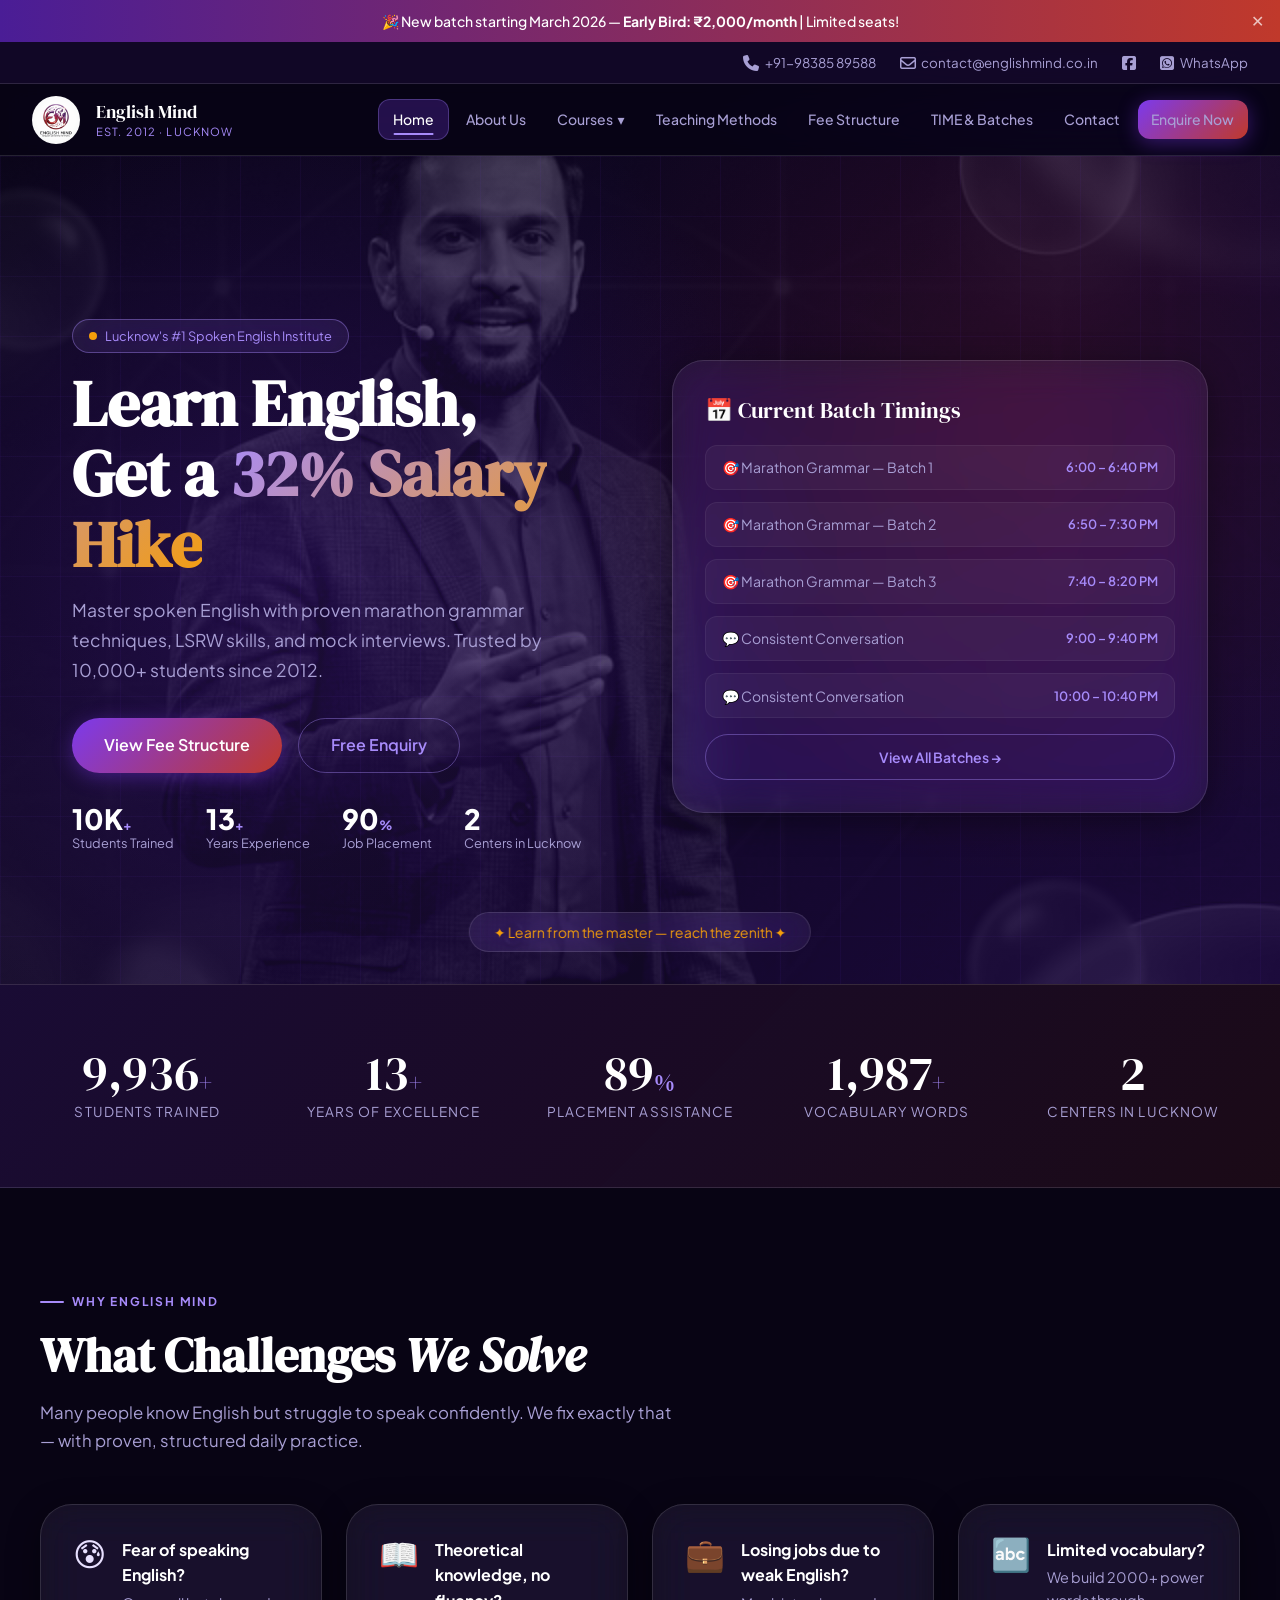
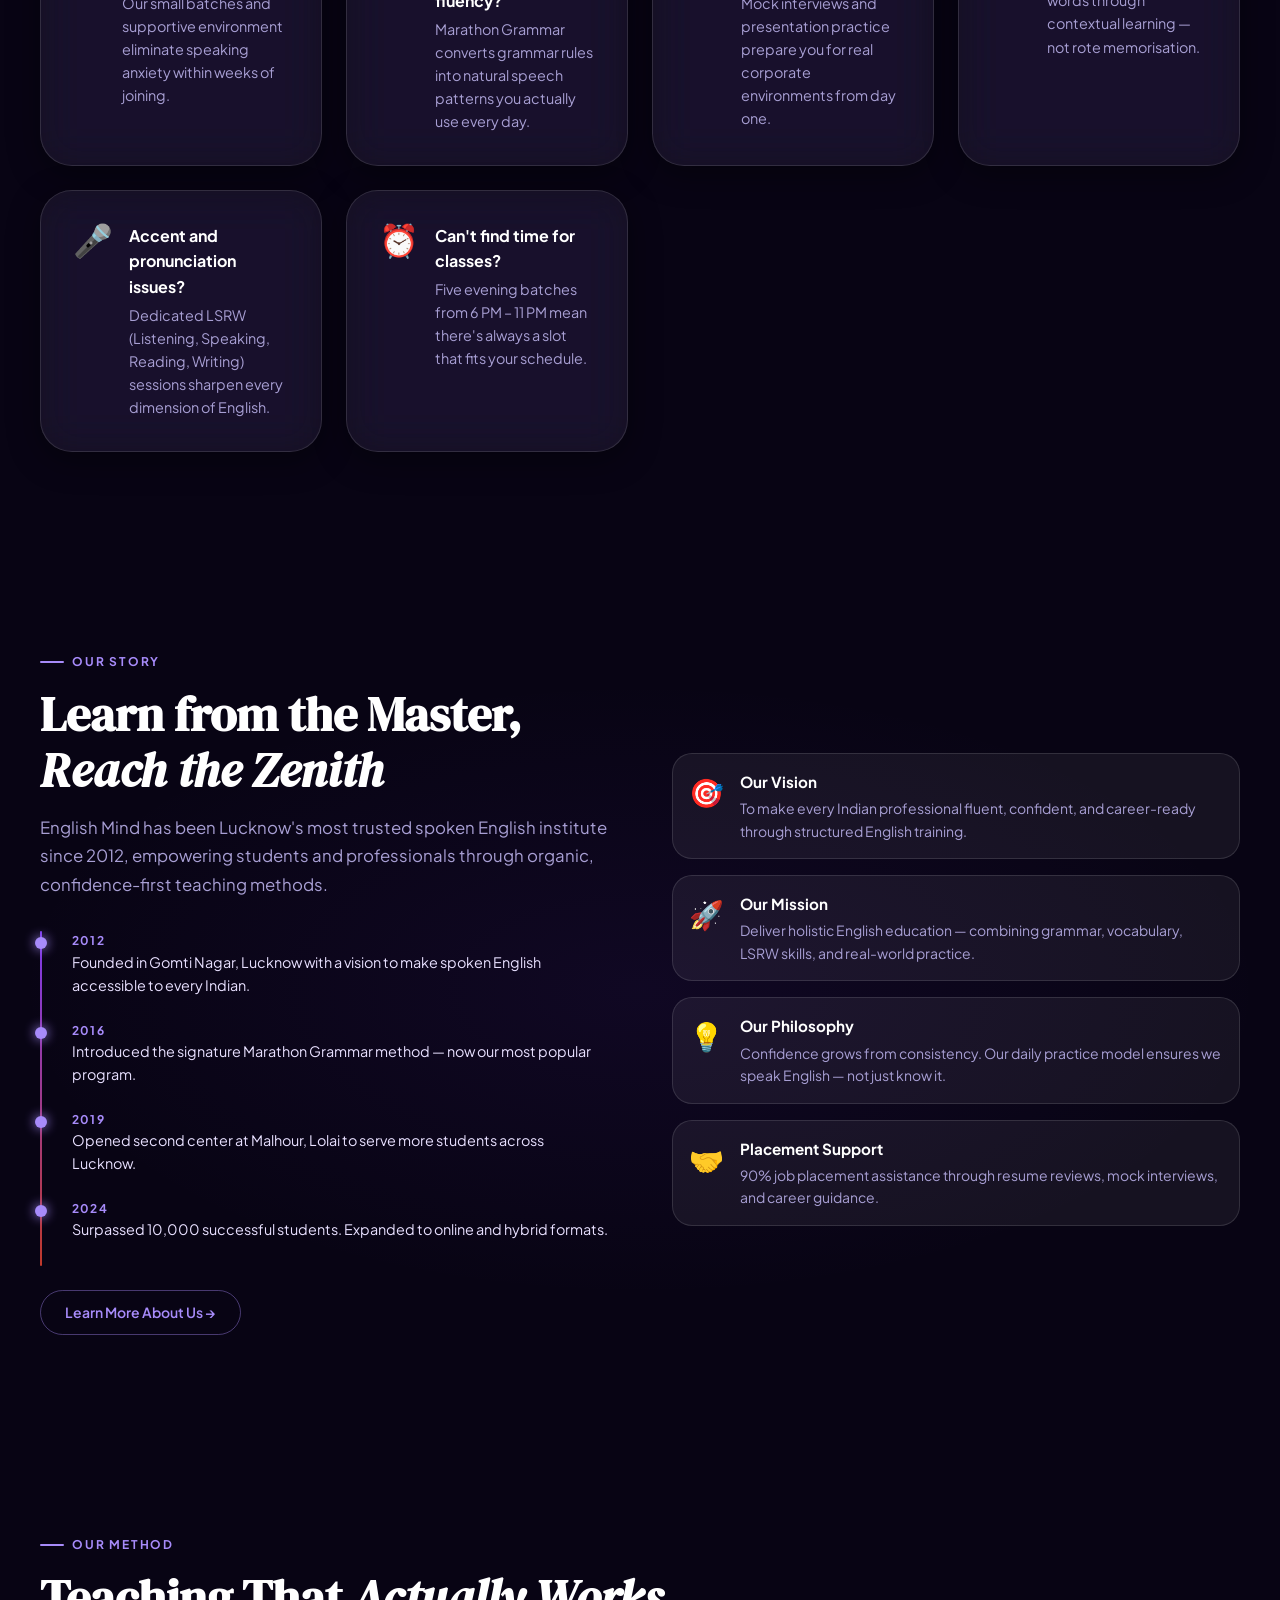
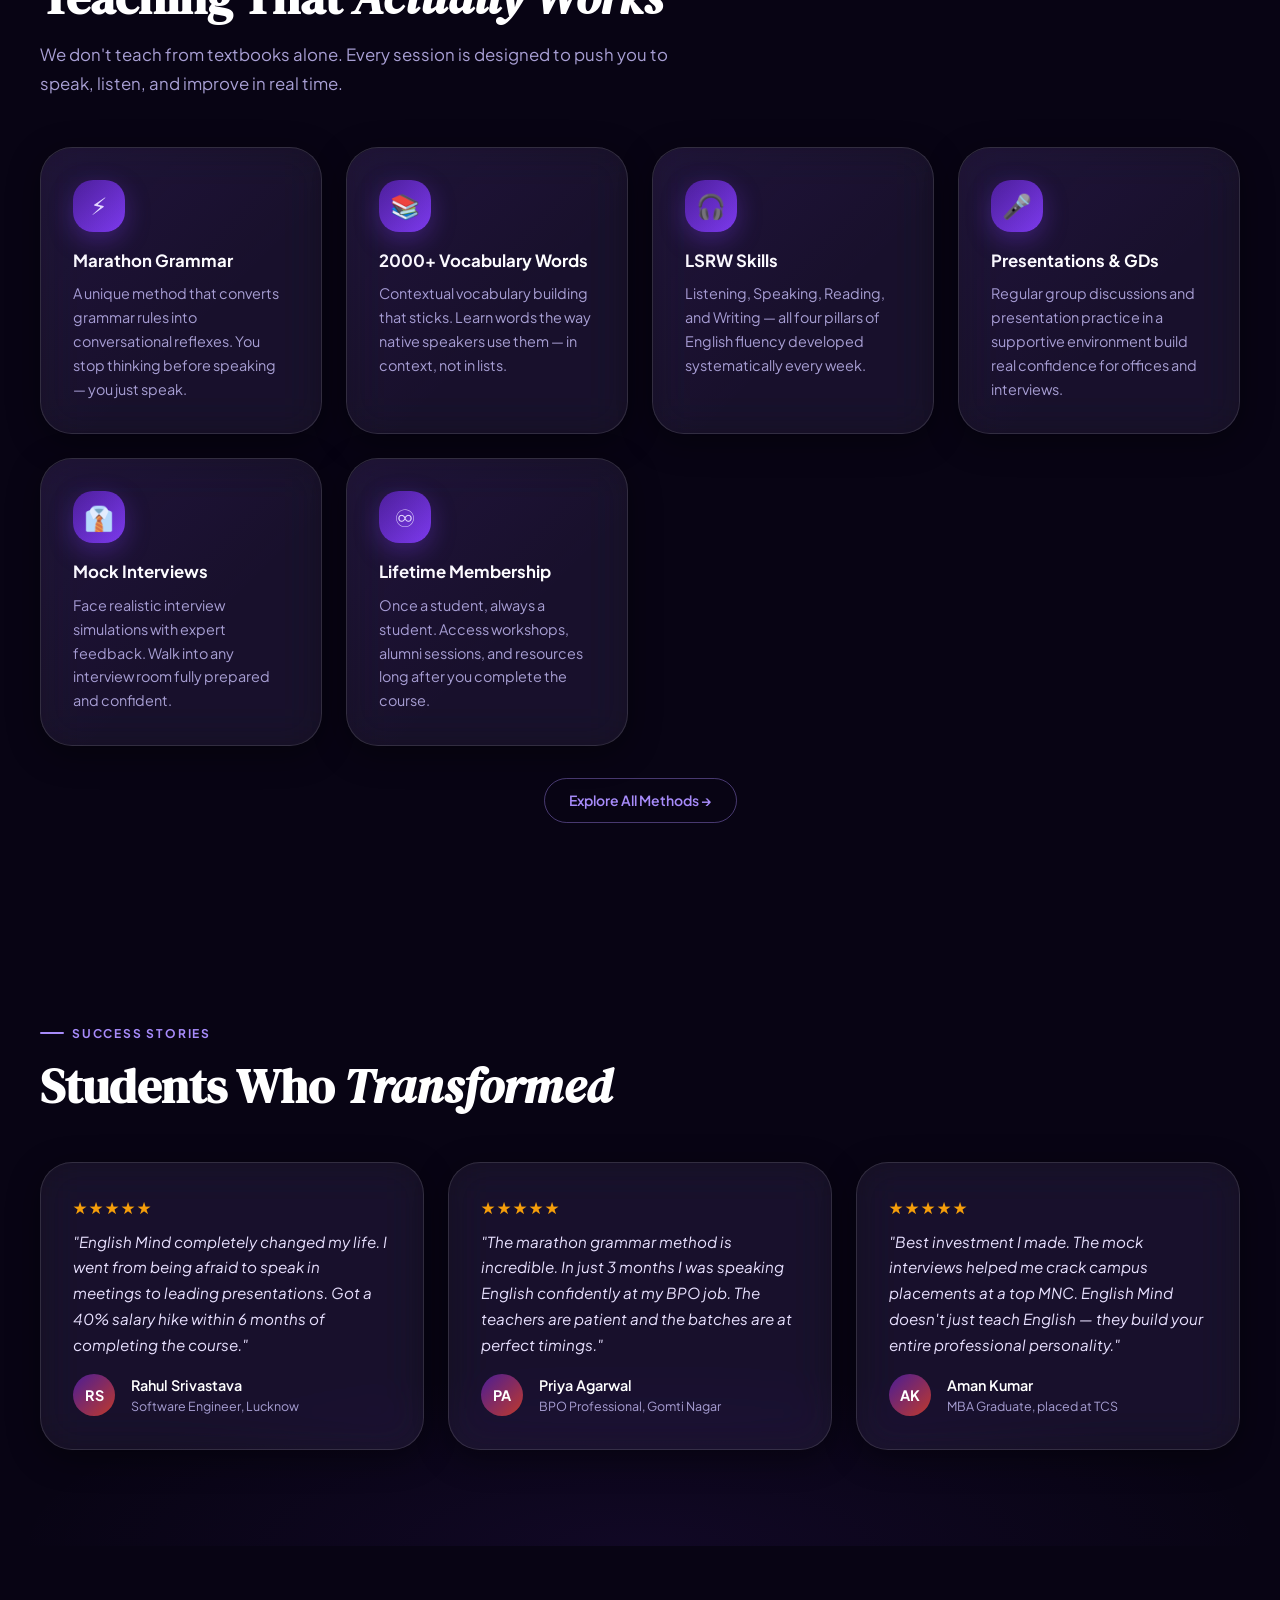
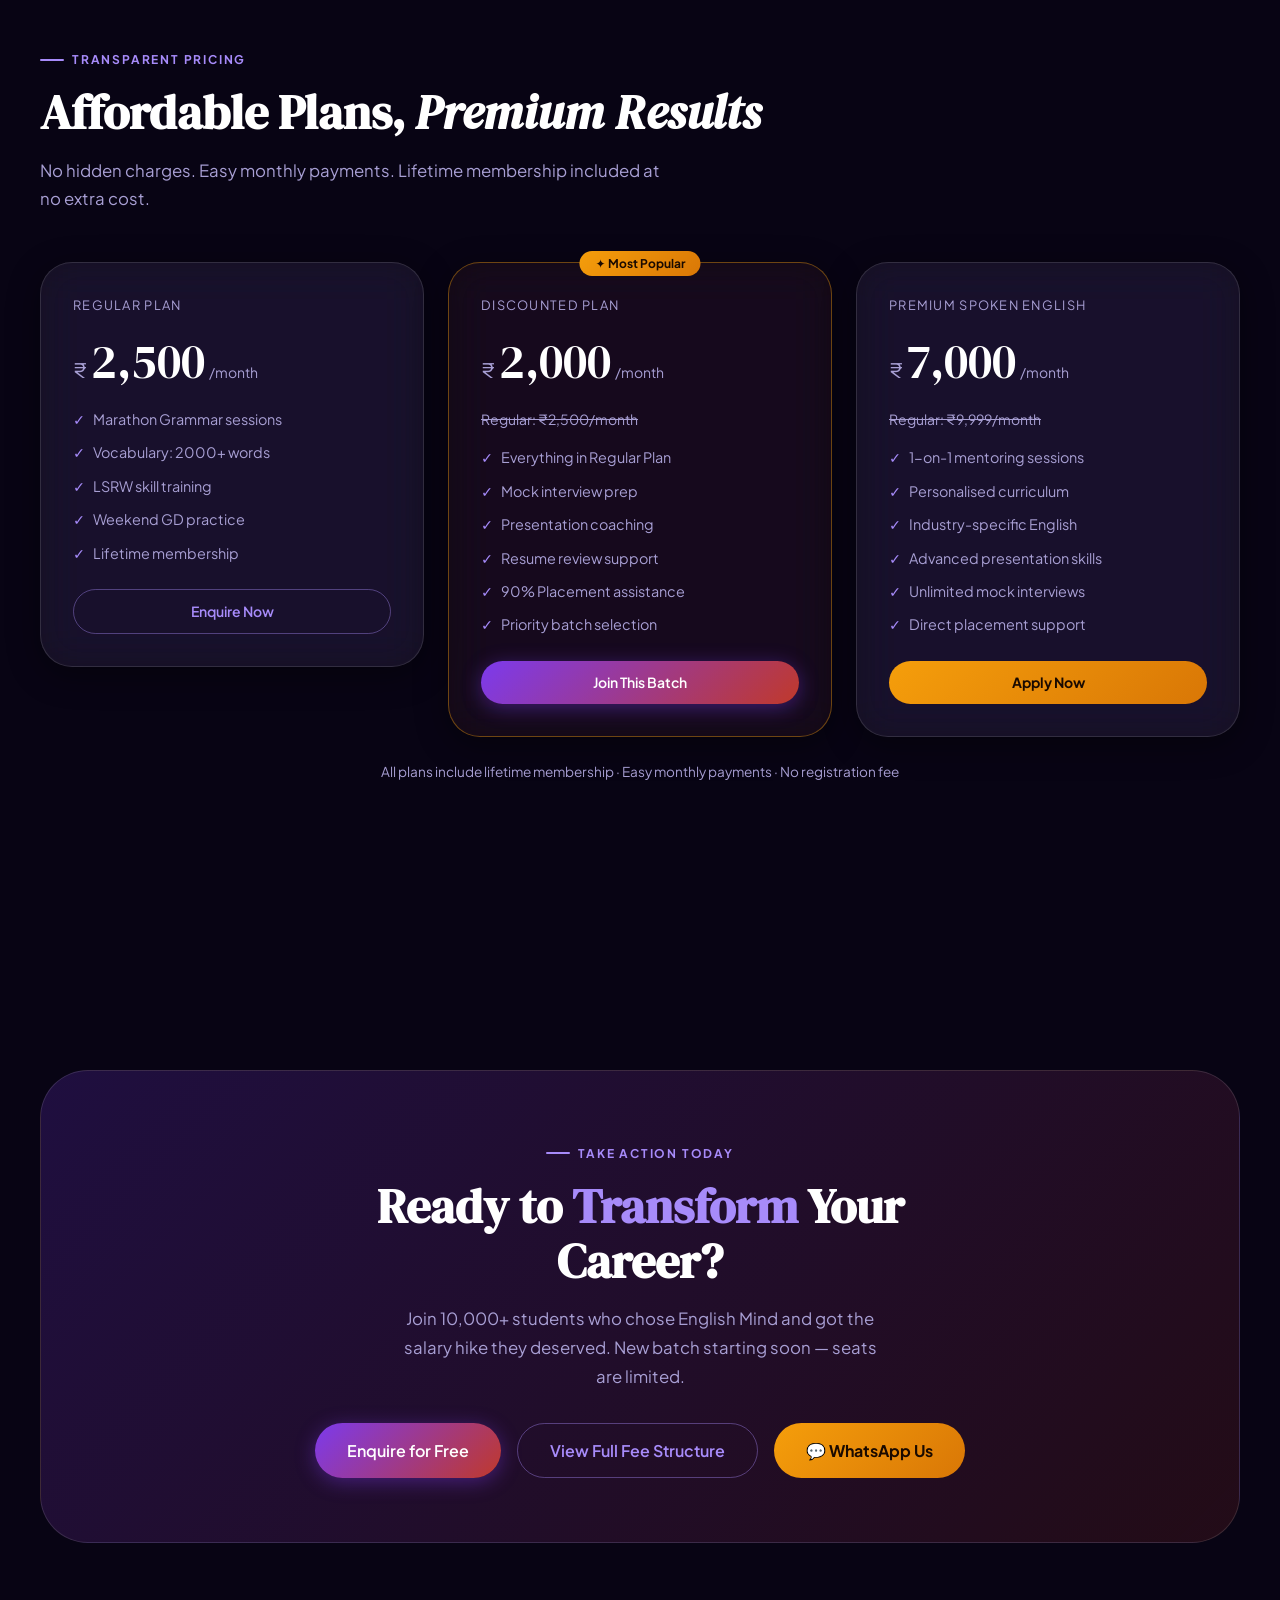
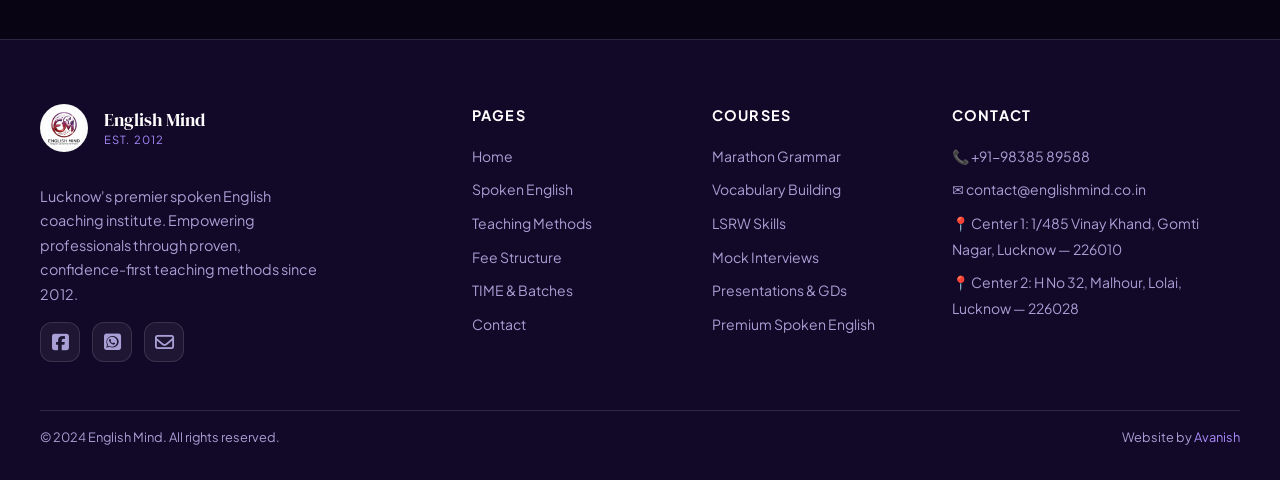
==== index.html @ 1e2c29d5 "Initial Commit" ====
<!DOCTYPE html>
<html lang="en">

<head>
  <meta charset="UTF-8">
  <meta name="viewport" content="width=device-width, initial-scale=1.0">
  <title>English Mind — Learn English, Get 32% Salary Hike | Lucknow</title>
  <meta name="description"
    content="English Mind is Lucknow's premier spoken English coaching institute since 2012. Proven methods, small batches, 90% job placement assistance. Join today — ₹2000/month.">
  <meta name="keywords"
    content="spoken english classes lucknow, english coaching lucknow, spoken english gomti nagar, english mind lucknow">
  <meta property="og:title" content="English Mind — Spoken English Classes Lucknow">
  <meta property="og:description"
    content="Learn spoken English from experienced mentors. 32% salary hike guaranteed. Batches in Gomti Nagar & Malhour.">
  <meta property="og:url" content="https://englishmind.co.in">
  <link rel="canonical" href="https://englishmind.co.in/">
  <link rel="icon" href="em_logo.png" type="image/png">
  <link rel="stylesheet" href="styles.css">
  <style>
    /* Page-specific additional styles */
    .who-we-are-grid {
      display: grid;
      grid-template-columns: 1fr 1fr;
      gap: var(--sp-8);
      align-items: center;
    }

    .timeline {
      position: relative;
      padding-left: var(--sp-4);
      margin-top: var(--sp-4);
    }

    .timeline::before {
      content: '';
      position: absolute;
      left: 0;
      top: 0;
      bottom: 0;
      width: 2px;
      background: linear-gradient(to bottom, var(--clr-purple-500), var(--clr-crimson));
      border-radius: 2px;
    }

    .timeline-item {
      position: relative;
      padding-bottom: var(--sp-3);
    }

    .timeline-item::before {
      content: '';
      position: absolute;
      left: calc(-1 * var(--sp-4) - 5px);
      top: 6px;
      width: 12px;
      height: 12px;
      background: var(--clr-purple-300);
      border-radius: 50%;
      box-shadow: 0 0 12px var(--clr-purple-300);
    }

    .timeline-year {
      font-size: 0.75rem;
      color: var(--clr-purple-300);
      font-weight: 700;
      letter-spacing: 0.1em;
    }

    .timeline-text {
      color: var(--clr-text);
      font-size: 0.9rem;
      line-height: 1.6;
    }

    .vision-cards {
      display: flex;
      flex-direction: column;
      gap: var(--sp-2);
    }

    .vision-card {
      display: flex;
      gap: var(--sp-2);
      padding: var(--sp-2);
      border-radius: var(--r-md);
      background: var(--glass-bg);
      border: 1px solid var(--glass-border);
    }

    .vision-card .icon {
      font-size: 1.75rem;
      flex-shrink: 0;
    }

    .vision-card strong {
      display: block;
      color: var(--clr-white);
      margin-bottom: 0.2rem;
      font-size: 0.95rem;
    }

    .vision-card p {
      color: var(--clr-text-muted);
      font-size: 0.875rem;
    }

    .cta-band {
      background: linear-gradient(135deg, rgba(124, 58, 237, 0.2), rgba(192, 57, 43, 0.15));
      border: 1px solid var(--glass-border);
      border-radius: var(--r-xl);
      padding: var(--sp-8);
      text-align: center;
      margin-top: var(--sp-12);
    }

    .cta-band .section-title {
      max-width: 600px;
      margin: 0 auto var(--sp-2);
    }

    .cta-band .section-sub {
      margin: 0 auto var(--sp-4);
      max-width: 500px;
    }

    .cta-band .actions {
      display: flex;
      gap: var(--sp-2);
      justify-content: center;
      flex-wrap: wrap;
    }

    @media (max-width: 900px) {
      .who-we-are-grid {
        grid-template-columns: 1fr;
      }
    }
  </style>
  <link rel="stylesheet" href="https://cdnjs.cloudflare.com/ajax/libs/font-awesome/6.4.0/css/all.min.css">
</head>

<body>
  <a class="skip-link" href="#main">Skip to main content</a>
  <div class="bg-orbs" aria-hidden="true"></div>

  <!-- Announcement Strip -->
  <div class="announcement-strip" id="announcementStrip" role="banner">
    🎉 New batch starting March 2026 — <strong>Early Bird: ₹2,000/month</strong> | Limited seats!
    <button class="close-strip" onclick="document.getElementById('announcementStrip').style.display='none'"
      aria-label="Close announcement">✕</button>
  </div>

  <!-- Top Bar -->
  <div class="topbar">
    <a href="tel:+919838589588"><span class="icon"><i class="fa-solid fa-phone"></i></span> +91-98385 89588</a>
    <a href="mailto:contact@englishmind.co.in"><span class="icon"><i class="fa-regular fa-envelope"></i></span> contact@englishmind.co.in</a>
    <a href="https://www.facebook.com/englishmindlko" target="_blank" rel="noopener" aria-label="Facebook"><span class="icon"><i class="fa-brands fa-square-facebook"></i></span></a>
    <a href="https://wa.me/919838589588" target="_blank" rel="noopener" aria-label="WhatsApp"><span class="icon"><i class="fa-brands fa-square-whatsapp"></i></span> WhatsApp</a>
  </div>

  <!-- Navbar -->
  <header>
    <nav class="navbar" id="navbar" role="navigation" aria-label="Main navigation">
      <a href="index.html" class="nav-logo" aria-label="English Mind Home">
        <img src="em_logo.png" alt="English Mind logo" width="48" height="48">
        <span class="nav-logo-text">
          <span>English Mind</span>
          <span>Est. 2012 · Lucknow</span>
        </span>
      </a>
      <button class="nav-toggle" id="navToggle" aria-expanded="false" aria-controls="navLinks" aria-label="Toggle menu">
        <span></span><span></span><span></span>
      </button>
      <ul class="nav-links" id="navLinks" role="list">
        <button class="close-sidebar" id="closeSidebar" aria-label="Close menu">✕</button>
        <li><a href="index.html" class="active" aria-current="page">Home</a></li>
        <li><a href="about.html">About Us</a></li>
        <li class="nav-dropdown">
          <a href="spoken-english.html" aria-haspopup="true">Courses <span aria-hidden="true">▾</span></a>
          <ul class="dropdown-menu" aria-label="Courses submenu" role="list">
            <li><a href="spoken-english.html">Best Spoken English Classes</a></li>
            <li><a href="spoken-english.html#lucknow">Spoken English — Lucknow</a></li>
          </ul>
        </li>
        <li><a href="teaching-methods.html">Teaching Methods</a></li>
        <li><a href="fee-structure.html">Fee Structure</a></li>
        <li><a href="time.html">TIME & Batches</a></li>
        <li><a href="contact.html">Contact</a></li>
        <li><a href="contact.html#enquiry" class="btn btn-primary btn-sm">Enquire Now</a></li>
      </ul>
    </nav>
  </header>

  <main id="main">
    <!-- Hero -->
    <section class="hero" aria-label="Hero section">
      <div class="hero-bg" aria-hidden="true"></div>
      <img src="hero_background.png" alt="" class="hero-img" aria-hidden="true" loading="eager" width="1440"
        height="810">
      <div class="hero-grid" aria-hidden="true"></div>
      <div class="hero-content">
        <div class="hero-text">
          <div class="hero-badge reveal"><span class="dot" aria-hidden="true"></span> Lucknow's #1 Spoken English
            Institute</div>
          <h1 class="hero-title reveal reveal-delay-1">
            Learn English,<br>Get a <span class="accent">32% Salary Hike</span>
          </h1>
          <p class="hero-sub reveal reveal-delay-2">Master spoken English with proven marathon grammar techniques, LSRW
            skills, and mock interviews. Trusted by 10,000+ students since 2012.</p>
          <div class="hero-actions reveal reveal-delay-3">
            <a href="fee-structure.html" class="btn btn-primary btn-lg">View Fee Structure</a>
            <a href="contact.html#enquiry" class="btn btn-outline btn-lg">Free Enquiry</a>
          </div>
          <div class="hero-stats reveal reveal-delay-4">
            <div class="hero-stat"><strong>10K<span style="color:var(--clr-purple-300)">+</span></strong><span>Students
                Trained</span></div>
            <div class="hero-stat"><strong>13<span style="color:var(--clr-purple-300)">+</span></strong><span>Years
                Experience</span></div>
            <div class="hero-stat"><strong>90<span style="color:var(--clr-purple-300)">%</span></strong><span>Job
                Placement</span></div>
            <div class="hero-stat"><strong>2</strong><span>Centers in Lucknow</span></div>
          </div>
        </div>
        <div class="hero-card reveal reveal-delay-2" aria-label="Quick batch overview">
          <div class="hero-card-title">📅 Current Batch Timings</div>
          <ul class="batch-list" role="list">
            <li class="batch-item">
              <span class="batch-name">🎯 Marathon Grammar — Batch 1</span>
              <span class="batch-time">6:00 – 6:40 PM</span>
            </li>
            <li class="batch-item">
              <span class="batch-name">🎯 Marathon Grammar — Batch 2</span>
              <span class="batch-time">6:50 – 7:30 PM</span>
            </li>
            <li class="batch-item">
              <span class="batch-name">🎯 Marathon Grammar — Batch 3</span>
              <span class="batch-time">7:40 – 8:20 PM</span>
            </li>
            <li class="batch-item">
              <span class="batch-name">💬 Consistent Conversation</span>
              <span class="batch-time">9:00 – 9:40 PM</span>
            </li>
            <li class="batch-item">
              <span class="batch-name">💬 Consistent Conversation</span>
              <span class="batch-time">10:00 – 10:40 PM</span>
            </li>
          </ul>
          <a href="time.html" class="btn btn-outline" style="width:100%;margin-top:1rem;justify-content:center">View All
            Batches →</a>
        </div>
      </div>
      <div class="hero-floating-tag" aria-hidden="true">✦ Learn from the master — reach the zenith ✦</div>
    </section>

    <!-- Counts Strip -->
    <div class="counts-strip" aria-label="Key statistics">
      <div class="counts-grid">
        <div class="count-item reveal">
          <div class="count-number" data-target="10000" data-suffix="+">0<span class="suffix">+</span></div>
          <div class="count-label">Students Trained</div>
        </div>
        <div class="count-item reveal reveal-delay-1">
          <div class="count-number" data-target="13" data-suffix="+">0<span class="suffix">+</span></div>
          <div class="count-label">Years of Excellence</div>
        </div>
        <div class="count-item reveal reveal-delay-2">
          <div class="count-number" data-target="90" data-suffix="%">0<span class="suffix">%</span></div>
          <div class="count-label">Placement Assistance</div>
        </div>
        <div class="count-item reveal reveal-delay-3">
          <div class="count-number" data-target="2000" data-suffix="+">0<span class="suffix">+</span></div>
          <div class="count-label">Vocabulary Words</div>
        </div>
        <div class="count-item reveal reveal-delay-4">
          <div class="count-number" data-target="2" data-suffix="">0</div>
          <div class="count-label">Centers in Lucknow</div>
        </div>
      </div>
    </div>

    <!-- What Challenges We Solve -->
    <section class="section" aria-labelledby="challenges-heading">
      <div class="section-inner">
        <div class="section-label">Why English Mind</div>
        <h2 class="section-title" id="challenges-heading">What Challenges <em>We Solve</em></h2>
        <p class="section-sub">Many people know English but struggle to speak confidently. We fix exactly that — with
          proven, structured daily practice.</p>
        <div class="problems-grid">
          <article class="glass-card problem-card reveal">
            <div class="problem-icon">😰</div>
            <div class="problem-body">
              <p class="problem-q">Fear of speaking English?</p>
              <p class="problem-a">Our small batches and supportive environment eliminate speaking anxiety within weeks
                of joining.</p>
            </div>
          </article>
          <article class="glass-card problem-card reveal reveal-delay-1">
            <div class="problem-icon">📖</div>
            <div class="problem-body">
              <p class="problem-q">Theoretical knowledge, no fluency?</p>
              <p class="problem-a">Marathon Grammar converts grammar rules into natural speech patterns you actually use
                every day.</p>
            </div>
          </article>
          <article class="glass-card problem-card reveal reveal-delay-2">
            <div class="problem-icon">💼</div>
            <div class="problem-body">
              <p class="problem-q">Losing jobs due to weak English?</p>
              <p class="problem-a">Mock interviews and presentation practice prepare you for real corporate environments
                from day one.</p>
            </div>
          </article>
          <article class="glass-card problem-card reveal reveal-delay-3">
            <div class="problem-icon">🔤</div>
            <div class="problem-body">
              <p class="problem-q">Limited vocabulary?</p>
              <p class="problem-a">We build 2000+ power words through contextual learning — not rote memorisation.</p>
            </div>
          </article>
          <article class="glass-card problem-card reveal reveal-delay-4">
            <div class="problem-icon">🎤</div>
            <div class="problem-body">
              <p class="problem-q">Accent and pronunciation issues?</p>
              <p class="problem-a">Dedicated LSRW (Listening, Speaking, Reading, Writing) sessions sharpen every
                dimension of English.</p>
            </div>
          </article>
          <article class="glass-card problem-card reveal reveal-delay-1">
            <div class="problem-icon">⏰</div>
            <div class="problem-body">
              <p class="problem-q">Can't find time for classes?</p>
              <p class="problem-a">Five evening batches from 6 PM – 11 PM mean there's always a slot that fits your
                schedule.</p>
            </div>
          </article>
        </div>
      </div>
    </section>

    <!-- Who We Are -->
    <section class="section"
      style="background: radial-gradient(ellipse 70% 50% at 50% 50%, rgba(124,58,237,0.07) 0%, transparent 70%);"
      aria-labelledby="about-heading">
      <div class="section-inner who-we-are-grid">
        <div>
          <div class="section-label">Our Story</div>
          <h2 class="section-title" id="about-heading">Learn from the Master,<br><em>Reach the Zenith</em></h2>
          <p class="section-sub" style="margin-bottom:var(--sp-3)">English Mind has been Lucknow's most trusted spoken
            English institute since 2012, empowering students and professionals through organic, confidence-first
            teaching methods.</p>
          <div class="timeline" aria-label="English Mind timeline">
            <div class="timeline-item">
              <div class="timeline-year">2012</div>
              <p class="timeline-text">Founded in Gomti Nagar, Lucknow with a vision to make spoken English accessible
                to every Indian.</p>
            </div>
            <div class="timeline-item">
              <div class="timeline-year">2016</div>
              <p class="timeline-text">Introduced the signature Marathon Grammar method — now our most popular program.
              </p>
            </div>
            <div class="timeline-item">
              <div class="timeline-year">2019</div>
              <p class="timeline-text">Opened second center at Malhour, Lolai to serve more students across Lucknow.</p>
            </div>
            <div class="timeline-item">
              <div class="timeline-year">2024</div>
              <p class="timeline-text">Surpassed 10,000 successful students. Expanded to online and hybrid formats.</p>
            </div>
          </div>
          <a href="about.html" class="btn btn-outline" style="margin-top:var(--sp-3)">Learn More About Us →</a>
        </div>
        <div class="vision-cards reveal">
          <div class="vision-card">
            <div class="icon">🎯</div>
            <div>
              <strong>Our Vision</strong>
              <p>To make every Indian professional fluent, confident, and career-ready through structured English
                training.</p>
            </div>
          </div>
          <div class="vision-card">
            <div class="icon">🚀</div>
            <div>
              <strong>Our Mission</strong>
              <p>Deliver holistic English education — combining grammar, vocabulary, LSRW skills, and real-world
                practice.</p>
            </div>
          </div>
          <div class="vision-card">
            <div class="icon">💡</div>
            <div>
              <strong>Our Philosophy</strong>
              <p>Confidence grows from consistency. Our daily practice model ensures we speak English — not just know
                it.</p>
            </div>
          </div>
          <div class="vision-card">
            <div class="icon">🤝</div>
            <div>
              <strong>Placement Support</strong>
              <p>90% job placement assistance through resume reviews, mock interviews, and career guidance.</p>
            </div>
          </div>
        </div>
      </div>
    </section>

    <!-- Teaching Methods Preview -->
    <section class="section" aria-labelledby="methods-heading">
      <div class="section-inner">
        <div class="section-label">Our Method</div>
        <h2 class="section-title" id="methods-heading">Teaching That <em>Actually Works</em></h2>
        <p class="section-sub">We don't teach from textbooks alone. Every session is designed to push you to speak,
          listen, and improve in real time.</p>
        <div class="features-grid">
          <article class="glass-card feature-card reveal">
            <div class="feature-icon" aria-hidden="true">⚡</div>
            <h3 class="feature-title">Marathon Grammar</h3>
            <p class="feature-desc">A unique method that converts grammar rules into conversational reflexes. You stop
              thinking before speaking — you just speak.</p>
          </article>
          <article class="glass-card feature-card reveal reveal-delay-1">
            <div class="feature-icon" aria-hidden="true">📚</div>
            <h3 class="feature-title">2000+ Vocabulary Words</h3>
            <p class="feature-desc">Contextual vocabulary building that sticks. Learn words the way native speakers use
              them — in context, not in lists.</p>
          </article>
          <article class="glass-card feature-card reveal reveal-delay-2">
            <div class="feature-icon" aria-hidden="true">🎧</div>
            <h3 class="feature-title">LSRW Skills</h3>
            <p class="feature-desc">Listening, Speaking, Reading, and Writing — all four pillars of English fluency
              developed systematically every week.</p>
          </article>
          <article class="glass-card feature-card reveal reveal-delay-3">
            <div class="feature-icon" aria-hidden="true">🎤</div>
            <h3 class="feature-title">Presentations & GDs</h3>
            <p class="feature-desc">Regular group discussions and presentation practice in a supportive environment
              build real confidence for offices and interviews.</p>
          </article>
          <article class="glass-card feature-card reveal reveal-delay-4">
            <div class="feature-icon" aria-hidden="true">👔</div>
            <h3 class="feature-title">Mock Interviews</h3>
            <p class="feature-desc">Face realistic interview simulations with expert feedback. Walk into any interview
              room fully prepared and confident.</p>
          </article>
          <article class="glass-card feature-card reveal reveal-delay-1">
            <div class="feature-icon" aria-hidden="true">♾️</div>
            <h3 class="feature-title">Lifetime Membership</h3>
            <p class="feature-desc">Once a student, always a student. Access workshops, alumni sessions, and resources
              long after you complete the course.</p>
          </article>
        </div>
        <div style="text-align:center;margin-top:var(--sp-4)">
          <a href="teaching-methods.html" class="btn btn-outline">Explore All Methods →</a>
        </div>
      </div>
    </section>

    <!-- Testimonials -->
    <section class="section"
      style="background: radial-gradient(ellipse 70% 40% at 50% 100%, rgba(124,58,237,0.08) 0%, transparent 70%);"
      aria-labelledby="testimonials-heading">
      <div class="section-inner">
        <div class="section-label">Success Stories</div>
        <h2 class="section-title" id="testimonials-heading">Students Who <em>Transformed</em></h2>
        <div class="testimonials-grid">
          <article class="glass-card testimonial-card reveal">
            <div class="testimonial-stars" aria-label="5 star rating">★★★★★</div>
            <blockquote class="testimonial-text">"English Mind completely changed my life. I went from being afraid to
              speak in meetings to leading presentations. Got a 40% salary hike within 6 months of completing the
              course."</blockquote>
            <div class="testimonial-author">
              <div class="author-avatar" aria-hidden="true">RS</div>
              <div>
                <div class="author-name">Rahul Srivastava</div>
                <div class="author-role">Software Engineer, Lucknow</div>
              </div>
            </div>
          </article>
          <article class="glass-card testimonial-card reveal reveal-delay-1">
            <div class="testimonial-stars" aria-label="5 star rating">★★★★★</div>
            <blockquote class="testimonial-text">"The marathon grammar method is incredible. In just 3 months I was
              speaking English confidently at my BPO job. The teachers are patient and the batches are at perfect
              timings."</blockquote>
            <div class="testimonial-author">
              <div class="author-avatar" aria-hidden="true">PA</div>
              <div>
                <div class="author-name">Priya Agarwal</div>
                <div class="author-role">BPO Professional, Gomti Nagar</div>
              </div>
            </div>
          </article>
          <article class="glass-card testimonial-card reveal reveal-delay-2">
            <div class="testimonial-stars" aria-label="5 star rating">★★★★★</div>
            <blockquote class="testimonial-text">"Best investment I made. The mock interviews helped me crack campus
              placements at a top MNC. English Mind doesn't just teach English — they build your entire professional
              personality."</blockquote>
            <div class="testimonial-author">
              <div class="author-avatar" aria-hidden="true">AK</div>
              <div>
                <div class="author-name">Aman Kumar</div>
                <div class="author-role">MBA Graduate, placed at TCS</div>
              </div>
            </div>
          </article>
        </div>
      </div>
    </section>

    <!-- Pricing Preview -->
    <section class="section" aria-labelledby="pricing-heading">
      <div class="section-inner">
        <div class="section-label">Transparent Pricing</div>
        <h2 class="section-title" id="pricing-heading">Affordable Plans, <em>Premium Results</em></h2>
        <p class="section-sub">No hidden charges. Easy monthly payments. Lifetime membership included at no extra cost.
        </p>
        <div class="pricing-grid">
          <article class="glass-card pricing-card reveal">
            <p class="pricing-label">Regular Plan</p>
            <div class="pricing-price">
              <span class="currency">₹</span>
              <span class="amount">2,500</span>
              <span class="period">/month</span>
            </div>
            <ul class="pricing-features">
              <li>Marathon Grammar sessions</li>
              <li>Vocabulary: 2000+ words</li>
              <li>LSRW skill training</li>
              <li>Weekend GD practice</li>
              <li>Lifetime membership</li>
            </ul>
            <a href="contact.html#enquiry" class="btn btn-outline" style="width:100%;justify-content:center">Enquire
              Now</a>
          </article>
          <article class="glass-card pricing-card featured reveal reveal-delay-1">
            <div class="pricing-badge">✦ Most Popular</div>
            <p class="pricing-label">Discounted Plan</p>
            <div class="pricing-price">
              <span class="currency">₹</span>
              <span class="amount">2,000</span>
              <span class="period">/month</span>
            </div>
            <p class="pricing-original">Regular: ₹2,500/month</p>
            <ul class="pricing-features">
              <li>Everything in Regular Plan</li>
              <li>Mock interview prep</li>
              <li>Presentation coaching</li>
              <li>Resume review support</li>
              <li>90% Placement assistance</li>
              <li>Priority batch selection</li>
            </ul>
            <a href="contact.html#enquiry" class="btn btn-primary" style="width:100%;justify-content:center">Join This
              Batch</a>
          </article>
          <article class="glass-card pricing-card reveal reveal-delay-2">
            <p class="pricing-label">Premium Spoken English</p>
            <div class="pricing-price">
              <span class="currency">₹</span>
              <span class="amount">7,000</span>
              <span class="period">/month</span>
            </div>
            <p class="pricing-original">Regular: ₹9,999/month</p>
            <ul class="pricing-features">
              <li>1-on-1 mentoring sessions</li>
              <li>Personalised curriculum</li>
              <li>Industry-specific English</li>
              <li>Advanced presentation skills</li>
              <li>Unlimited mock interviews</li>
              <li>Direct placement support</li>
            </ul>
            <a href="contact.html#enquiry" class="btn btn-gold" style="width:100%;justify-content:center">Apply Now</a>
          </article>
        </div>
        <p style="text-align:center;color:var(--clr-text-muted);font-size:0.85rem;margin-top:var(--sp-3)">All plans
          include lifetime membership · Easy monthly payments · No registration fee</p>
      </div>
    </section>

    <!-- CTA Band -->
    <section class="section" aria-label="Call to action">
      <div class="section-inner">
        <div class="cta-band">
          <div class="section-label" style="justify-content:center">Take Action Today</div>
          <h2 class="section-title">Ready to <span style="color:var(--clr-purple-300)">Transform</span> Your Career?
          </h2>
          <p class="section-sub">Join 10,000+ students who chose English Mind and got the salary hike they deserved. New
            batch starting soon — seats are limited.</p>
          <div class="actions">
            <a href="contact.html#enquiry" class="btn btn-primary btn-lg">Enquire for Free</a>
            <a href="fee-structure.html" class="btn btn-outline btn-lg">View Full Fee Structure</a>
            <a href="https://wa.me/919838589588" target="_blank" rel="noopener" class="btn btn-gold btn-lg">💬 WhatsApp
              Us</a>
          </div>
        </div>
      </div>
    </section>
  </main>

  <!-- Footer -->
  <footer class="footer" role="contentinfo">
    <div class="footer-grid">
      <div class="footer-brand">
        <a href="index.html" class="nav-logo" style="margin-bottom:var(--sp-2);display:inline-flex">
          <img src="em_logo.png" alt="English Mind" width="40" height="40">
          <span class="nav-logo-text"><span>English Mind</span><span>Est. 2012</span></span>
        </a>
        <p>Lucknow's premier spoken English coaching institute. Empowering professionals through proven,
          confidence-first teaching methods since 2012.</p>
        <div class="footer-social" style="margin-top:var(--sp-2)">
          <a href="https://www.facebook.com/englishmindlko" class="social-btn" target="_blank" rel="noopener" aria-label="Facebook"><i class="fa-brands fa-square-facebook"></i></a>
          <a href="https://wa.me/919838589588" class="social-btn" target="_blank" rel="noopener"
            aria-label="WhatsApp"><i class="fa-brands fa-square-whatsapp"></i></a>
          <a href="mailto:contact@englishmind.co.in" class="social-btn" aria-label="Email"><i class="fa-regular fa-envelope"></i></a>
        </div>
      </div>
      <div class="footer-col">
        <h4>Pages</h4>
        <ul>
          <li><a href="index.html">Home</a></li>
          <li><a href="spoken-english.html">Spoken English</a></li>
          <li><a href="teaching-methods.html">Teaching Methods</a></li>
          <li><a href="fee-structure.html">Fee Structure</a></li>
          <li><a href="time.html">TIME & Batches</a></li>
          <li><a href="contact.html">Contact</a></li>
        </ul>
      </div>
      <div class="footer-col">
        <h4>Courses</h4>
        <ul>
          <li><a href="spoken-english.html">Marathon Grammar</a></li>
          <li><a href="spoken-english.html">Vocabulary Building</a></li>
          <li><a href="spoken-english.html">LSRW Skills</a></li>
          <li><a href="spoken-english.html">Mock Interviews</a></li>
          <li><a href="spoken-english.html">Presentations & GDs</a></li>
          <li><a href="spoken-english.html">Premium Spoken English</a></li>
        </ul>
      </div>
      <div class="footer-col">
        <h4>Contact</h4>
        <ul>
          <li><a href="tel:+919838589588">📞 +91-98385 89588</a></li>
          <li><a href="mailto:contact@englishmind.co.in">✉️ contact@englishmind.co.in</a></li>
          <li><a href="contact.html">📍 Center 1: 1/485 Vinay Khand, Gomti Nagar, Lucknow — 226010</a></li>
          <li><a href="contact.html">📍 Center 2: H No 32, Malhour, Lolai, Lucknow — 226028</a></li>
        </ul>
      </div>
    </div>
    <div class="footer-bottom">
      <p>© 2024 English Mind. All rights reserved.</p>
      <p>Website by <a href="https://dev-avi.netlify.app" target="_blank" rel="noopener"
          style="color:var(--clr-purple-300);text-decoration:none">Avanish</a></p>
    </div>
  </footer>

  <script src="script.js"></script>
</body>

</html>
---- styles.css ----
/* ============================================
   ENGLISH MIND — Design System v2.0
   Glassmorphism 2.0 | Motion Narrative | A11y
   ============================================ */

@import url('https://fonts.googleapis.com/css2?family=Plus+Jakarta+Sans:wght@300;400;500;600;700;800&family=DM+Serif+Display:ital@0;1&display=swap');

/* === CSS VARIABLES === */
:root {
  /* Color Palette */
  --clr-void: #080414;
  --clr-deep: #120828;
  --clr-purple-900: #1e0d3e;
  --clr-purple-800: #2d1060;
  --clr-purple-700: #4a1d96;
  --clr-purple-500: #7c3aed;
  --clr-purple-300: #a78bfa;
  --clr-purple-100: #ede9fe;
  --clr-crimson: #c0392b;
  --clr-crimson-light: #e74c3c;
  --clr-gold: #f59e0b;
  --clr-gold-light: #fbbf24;
  --clr-teal: #0d9488;
  --clr-white: #ffffff;
  --clr-gray-50: #f8f7ff;
  --clr-gray-200: #c4b5fd;
  --clr-gray-400: #8b7cf8;
  --clr-text: #e8e0ff;
  --clr-text-muted: #a89fd4;

  /* Glass Surfaces */
  --glass-bg: rgba(255,255,255,0.06);
  --glass-bg-hover: rgba(255,255,255,0.10);
  --glass-border: rgba(255,255,255,0.12);
  --glass-border-hover: rgba(167,139,250,0.4);
  --glass-shadow: 0 8px 32px rgba(0,0,0,0.4);
  --glass-shadow-hover: 0 20px 60px rgba(124,58,237,0.25);
  --glass-blur: blur(20px) saturate(180%);

  /* Typography */
  --font-sans: 'Plus Jakarta Sans', system-ui, sans-serif;
  --font-serif: 'DM Serif Display', Georgia, serif;

  /* Spacing (8pt grid) */
  --sp-1: 0.5rem;
  --sp-2: 1rem;
  --sp-3: 1.5rem;
  --sp-4: 2rem;
  --sp-6: 3rem;
  --sp-8: 4rem;
  --sp-12: 6rem;
  --sp-16: 8rem;

  /* Radii (organic) */
  --r-sm: 12px;
  --r-md: 20px;
  --r-lg: 32px;
  --r-xl: 48px;
  --r-pill: 9999px;

  /* Transitions */
  --tr-fast: 200ms cubic-bezier(0.16,1,0.3,1);
  --tr-base: 400ms cubic-bezier(0.16,1,0.3,1);
  --tr-slow: 700ms cubic-bezier(0.16,1,0.3,1);
}

/* === RESET & BASE === */
*, *::before, *::after { box-sizing: border-box; margin: 0; padding: 0; }

html {
  scroll-behavior: smooth;
  font-size: 16px;
  -webkit-text-size-adjust: 100%;
}

body {
  font-family: var(--font-sans);
  background: var(--clr-void);
  color: var(--clr-text);
  line-height: 1.6;
  min-height: 100vh;
}

/* Accessibility: focus-visible */
:focus-visible {
  outline: 2px solid var(--clr-purple-300);
  outline-offset: 3px;
  border-radius: 4px;
}

/* Skip link */
.skip-link {
  position: absolute; top: -100px; left: var(--sp-2);
  background: var(--clr-purple-500); color: var(--clr-white);
  padding: var(--sp-1) var(--sp-2); border-radius: var(--r-sm);
  font-weight: 600; z-index: 9999; transition: top var(--tr-fast);
  text-decoration: none;
}
.skip-link:focus { top: var(--sp-2); }

/* === ANIMATED BACKGROUND === */
.bg-orbs {
  position: fixed; inset: 0; z-index: 0;
  pointer-events: none; overflow: hidden;
}
.bg-orbs::before {
  content: '';
  position: absolute; width: 800px; height: 800px;
  background: radial-gradient(circle, rgba(124,58,237,0.15) 0%, transparent 70%);
  top: -200px; right: -200px; border-radius: 50%;
  animation: orbFloat 20s ease-in-out infinite alternate;
}
.bg-orbs::after {
  content: '';
  position: absolute; width: 600px; height: 600px;
  background: radial-gradient(circle, rgba(192,57,43,0.10) 0%, transparent 70%);
  bottom: -100px; left: -100px; border-radius: 50%;
  animation: orbFloat 15s ease-in-out infinite alternate-reverse;
}
@keyframes orbFloat {
  from { transform: translate(0, 0) scale(1); }
  to   { transform: translate(40px, 60px) scale(1.1); }
}

.site-wrapper { position: relative; z-index: 1; }

/* === TOPBAR === */
.topbar {
  background: rgba(18,8,40,0.95);
  border-bottom: 1px solid var(--glass-border);
  padding: 0.5rem var(--sp-4);
  display: flex; align-items: center; justify-content: flex-end; gap: var(--sp-3);
  font-size: 0.835rem; color: var(--clr-text-muted);
  backdrop-filter: var(--glass-blur);
}
.topbar a { color: var(--clr-text-muted); text-decoration: none; display: flex; align-items: center; gap: 0.35rem; transition: color var(--tr-fast); }
.topbar a:hover { color: var(--clr-purple-300); }
.topbar .icon { font-size: 1rem; }

/* === NAVBAR === */
header {
  position: sticky; top: 0; z-index: 100;
}
.navbar {
  backdrop-filter: var(--glass-blur);
  background: rgba(8,4,20,0.85);
  border-bottom: 1px solid var(--glass-border);
  padding: 0 var(--sp-4);
  display: flex; align-items: center; justify-content: space-between;
  height: 72px;
  transition: background var(--tr-base), box-shadow var(--tr-base);
}
.navbar.scrolled {
  background: rgba(8,4,20,0.97);
  box-shadow: 0 4px 40px rgba(0,0,0,0.5);
}
.nav-logo {
  display: flex; align-items: center; gap: var(--sp-2);
  text-decoration: none;
}
.nav-logo img { width: 48px; height: 48px; border-radius: 50%; object-fit: cover; }
.nav-logo-text { display: flex; flex-direction: column; line-height: 1.4; justify-content: center; }
.nav-logo-text span:first-child { font-family: var(--font-serif); font-size: 1.1rem; color: var(--clr-white); }
.nav-logo-text span:last-child { font-size: 0.7rem; color: var(--clr-purple-300); letter-spacing: 0.1em; text-transform: uppercase; }

.nav-links { display: flex; align-items: center; gap: 0.25rem; list-style: none; }
.nav-links a {
  display: block; padding: 0.5rem 0.85rem;
  color: var(--clr-text-muted); text-decoration: none;
  font-size: 0.875rem; font-weight: 500;
  border-radius: var(--r-sm); position: relative;
  transition: color var(--tr-fast), background var(--tr-fast);
}
.nav-links a::after {
  content: ''; position: absolute; bottom: 4px; left: 50%; transform: translateX(-50%);
  width: 0; height: 2px; background: var(--clr-purple-300);
  border-radius: var(--r-pill); transition: width var(--tr-base);
}
.nav-links a:hover { color: var(--clr-white); background: var(--glass-bg); }
.nav-links a.active { color: var(--clr-white); background: rgba(124, 58, 237, 0.25); border: 1px solid rgba(167, 139, 250, 0.3); }
.nav-links a:hover::after, .nav-links a.active::after { width: 60%; }

/* Dropdown */
.nav-dropdown { position: relative; }
.nav-dropdown > a { display: flex; align-items: center; gap: 0.25rem; }
.dropdown-menu {
  position: absolute; top: calc(100% + 8px); left: 0;
  min-width: 220px;
  background: rgba(18,8,40,0.97);
  border: 1px solid var(--glass-border);
  border-radius: var(--r-md);
  backdrop-filter: var(--glass-blur);
  box-shadow: 0 16px 48px rgba(0,0,0,0.5);
  padding: 0.5rem;
  opacity: 0; visibility: hidden; transform: translateY(-8px);
  transition: opacity var(--tr-fast), transform var(--tr-fast), visibility var(--tr-fast);
  list-style: none;
}
.nav-dropdown:hover .dropdown-menu,
.nav-dropdown:focus-within .dropdown-menu {
  opacity: 1; visibility: visible; transform: translateY(0);
}
.dropdown-menu a {
  padding: 0.6rem 1rem; border-radius: var(--r-sm);
  color: var(--clr-text-muted); display: block;
}
.dropdown-menu a:hover { color: var(--clr-white); background: var(--glass-bg); }

/* Mobile Nav Toggle */
.nav-toggle {
  display: none; flex-direction: column; gap: 5px;
  cursor: pointer; padding: 0.5rem; background: none; border: none;
}
.nav-toggle span {
  display: block; width: 24px; height: 2px;
  background: var(--clr-text); border-radius: 2px;
  transition: transform var(--tr-base), opacity var(--tr-base);
}
.nav-toggle[aria-expanded="true"] span:nth-child(1) { transform: translateY(7px) rotate(45deg); }
.nav-toggle[aria-expanded="true"] span:nth-child(2) { opacity: 0; }
.nav-toggle[aria-expanded="true"] span:nth-child(3) { transform: translateY(-7px) rotate(-45deg); }

/* Close Sidebar Button (Hidden on Desktop) */
.close-sidebar { display: none; }

/* CTA Button */
.btn {
  display: inline-flex; align-items: center; justify-content: center; gap: 0.5rem;
  padding: 0.65rem 1.5rem; border-radius: var(--r-pill);
  font-family: var(--font-sans); font-weight: 600; font-size: 0.875rem;
  text-decoration: none; border: none; cursor: pointer;
  transition: all var(--tr-fast); white-space: nowrap;
}
.btn-primary {
  background: linear-gradient(135deg, var(--clr-purple-500), var(--clr-crimson));
  color: var(--clr-white);
  box-shadow: 0 4px 20px rgba(124,58,237,0.4);
}
.btn-primary:hover { transform: translateY(-2px); box-shadow: 0 8px 30px rgba(124,58,237,0.6); }
.btn-primary:active { transform: translateY(0); }
.btn-outline {
  background: transparent; color: var(--clr-purple-300);
  border: 1px solid var(--glass-border-hover);
}
.btn-outline:hover { background: var(--glass-bg); color: var(--clr-white); border-color: var(--clr-purple-300); }
.btn-gold {
  background: linear-gradient(135deg, var(--clr-gold), #d97706);
  color: #1a0a00; font-weight: 700;
}
.btn-gold:hover { transform: translateY(-2px); box-shadow: 0 8px 30px rgba(245,158,11,0.4); }
.btn-lg { padding: 0.85rem 2rem; font-size: 1rem; }
.btn-sm { padding: 0.4rem 1rem; font-size: 0.8rem; }

/* === HERO === */
.hero {
  position: relative; min-height: 92vh;
  display: flex; align-items: center;
  overflow: hidden;
}
.hero-bg {
  position: absolute; inset: 0;
  background:
    radial-gradient(circle at 20% 50%, rgba(124,58,237,0.2) 0%, transparent 50%),
    radial-gradient(circle at 80% 30%, rgba(192,57,43,0.15) 0%, transparent 40%),
    linear-gradient(135deg, var(--clr-void) 0%, var(--clr-purple-900) 100%);
}
.hero-img {
  position: absolute; inset: 0; object-fit: cover; width: 100%; height: 100%;
  opacity: 0.25; mix-blend-mode: luminosity;
}
.hero-grid {
  position: absolute; inset: 0;
  background-image: linear-gradient(rgba(124,58,237,0.06) 1px, transparent 1px),
                    linear-gradient(90deg, rgba(124,58,237,0.06) 1px, transparent 1px);
  background-size: 60px 60px;
}
.hero-content {
  position: relative; z-index: 2;
  max-width: 1200px; margin: 0 auto;
  padding: var(--sp-16) var(--sp-4) var(--sp-12);
  display: grid; grid-template-columns: 1fr 1fr; gap: var(--sp-8); align-items: center;
}
.hero-badge {
  display: inline-flex; align-items: center; gap: 0.5rem;
  background: var(--glass-bg);
  border: 1px solid var(--glass-border-hover);
  padding: 0.35rem 1rem; border-radius: var(--r-pill);
  font-size: 0.8rem; color: var(--clr-purple-300);
  margin-bottom: var(--sp-2);
  backdrop-filter: var(--glass-blur);
}
.hero-badge .dot { width: 8px; height: 8px; background: var(--clr-gold); border-radius: 50%; animation: pulse 2s infinite; }
@keyframes pulse { 0%,100% { opacity: 1; } 50% { opacity: 0.4; } }

.hero-title {
  font-family: var(--font-serif); font-size: clamp(2.5rem, 5vw, 4rem);
  line-height: 1.1; color: var(--clr-white);
  margin-bottom: var(--sp-2);
}
.hero-title .accent { color: transparent; background: linear-gradient(135deg, var(--clr-purple-300), var(--clr-gold)); -webkit-background-clip: text; background-clip: text; }
.hero-sub { font-size: 1.1rem; color: var(--clr-text-muted); max-width: 480px; margin-bottom: var(--sp-4); line-height: 1.7; }

.hero-actions { display: flex; gap: var(--sp-2); flex-wrap: wrap; margin-bottom: var(--sp-4); }

.hero-stats { display: flex; gap: var(--sp-4); flex-wrap: wrap; }
.hero-stat { display: flex; flex-direction: column; }
.hero-stat strong { font-size: 1.75rem; font-weight: 800; color: var(--clr-white); line-height: 1; }
.hero-stat span { font-size: 0.8rem; color: var(--clr-text-muted); }

/* Hero card on right */
.hero-card {
  background: var(--glass-bg);
  border: 1px solid var(--glass-border);
  border-radius: var(--r-lg);
  backdrop-filter: var(--glass-blur);
  padding: var(--sp-4);
  box-shadow: var(--glass-shadow);
}
.hero-card-title { font-family: var(--font-serif); font-size: 1.4rem; color: var(--clr-white); margin-bottom: var(--sp-2); }
.batch-list { list-style: none; display: flex; flex-direction: column; gap: 0.75rem; }
.batch-item {
  display: flex; align-items: center; justify-content: space-between;
  padding: 0.65rem var(--sp-2);
  background: rgba(255,255,255,0.04); border-radius: var(--r-sm);
  border: 1px solid rgba(255,255,255,0.06);
  font-size: 0.875rem;
  transition: background var(--tr-fast), border-color var(--tr-fast);
}
.batch-item:hover { background: var(--glass-bg-hover); border-color: var(--glass-border-hover); }
.batch-item .batch-name { color: var(--clr-text-muted); }
.batch-item .batch-time { color: var(--clr-purple-300); font-weight: 600; font-size: 0.8rem; }

/* Floating marquee tag */
.hero-floating-tag {
  position: absolute; bottom: var(--sp-4); left: 50%; transform: translateX(-50%);
  background: var(--glass-bg); border: 1px solid var(--glass-border);
  border-radius: var(--r-pill); padding: 0.5rem 1.5rem;
  backdrop-filter: var(--glass-blur); font-size: 0.875rem; color: var(--clr-gold);
  white-space: nowrap; z-index: 2;
}

/* === SECTION BASE === */
.section { padding: var(--sp-12) var(--sp-4); }
.section-inner { max-width: 1200px; margin: 0 auto; }
.section-label {
  display: inline-flex; align-items: center; gap: 0.5rem;
  font-size: 0.75rem; font-weight: 700; letter-spacing: 0.15em;
  text-transform: uppercase; color: var(--clr-purple-300);
  margin-bottom: var(--sp-2);
}
.section-label::before { content: ''; display: block; width: 24px; height: 2px; background: currentColor; border-radius: 2px; }
.section-title { font-family: var(--font-serif); font-size: clamp(2rem, 4vw, 3rem); color: var(--clr-white); line-height: 1.15; margin-bottom: var(--sp-2); }
.section-sub { color: var(--clr-text-muted); max-width: 640px; font-size: 1.05rem; line-height: 1.7; }

/* === GLASS CARD === */
.glass-card {
  background: var(--glass-bg);
  border: 1px solid var(--glass-border);
  border-radius: var(--r-lg);
  backdrop-filter: var(--glass-blur);
  box-shadow: var(--glass-shadow);
  padding: var(--sp-4);
  transition: border-color var(--tr-base), box-shadow var(--tr-base), transform var(--tr-base);
}
.glass-card:hover {
  border-color: var(--glass-border-hover);
  box-shadow: var(--glass-shadow-hover);
  transform: translateY(-4px);
}

/* === FEATURES SECTION === */
.features-grid {
  display: grid;
  grid-template-columns: repeat(auto-fit, minmax(280px, 1fr));
  gap: var(--sp-3);
  margin-top: var(--sp-6);
}
.feature-card { position: relative; overflow: hidden; }
.feature-card::before {
  content: ''; position: absolute; inset: 0;
  background: linear-gradient(135deg, rgba(124,58,237,0.08) 0%, transparent 60%);
  border-radius: inherit; pointer-events: none;
}
.feature-icon {
  width: 52px; height: 52px; border-radius: var(--r-md);
  background: linear-gradient(135deg, var(--clr-purple-700), var(--clr-purple-500));
  display: flex; align-items: center; justify-content: center;
  font-size: 1.5rem; margin-bottom: var(--sp-2);
  box-shadow: 0 8px 24px rgba(124,58,237,0.35);
}
.feature-title { font-weight: 700; font-size: 1.05rem; color: var(--clr-white); margin-bottom: 0.5rem; }
.feature-desc { font-size: 0.9rem; color: var(--clr-text-muted); line-height: 1.65; }

/* === NUMBERS / COUNTS === */
.counts-strip {
  background: linear-gradient(135deg, rgba(124,58,237,0.15), rgba(192,57,43,0.1));
  border-top: 1px solid var(--glass-border);
  border-bottom: 1px solid var(--glass-border);
  padding: var(--sp-8) var(--sp-4);
}
.counts-grid {
  max-width: 1200px; margin: 0 auto;
  display: grid; grid-template-columns: repeat(auto-fit, minmax(160px, 1fr));
  gap: var(--sp-4); text-align: center;
}
.count-item {}
.count-number { font-family: var(--font-serif); font-size: 3rem; color: var(--clr-white); line-height: 1; }
.count-number .suffix { font-size: 1.5rem; color: var(--clr-purple-300); }
.count-label { font-size: 0.85rem; color: var(--clr-text-muted); margin-top: 0.25rem; text-transform: uppercase; letter-spacing: 0.08em; }

/* === ABOUT / PROBLEMS SOLVED === */
.problems-grid {
  display: grid; grid-template-columns: repeat(auto-fit, minmax(260px, 1fr));
  gap: var(--sp-3); margin-top: var(--sp-6);
}
.problem-card { display: flex; gap: var(--sp-2); }
.problem-icon { font-size: 2rem; flex-shrink: 0; line-height: 1; }
.problem-body .problem-q { font-weight: 700; color: var(--clr-white); margin-bottom: 0.25rem; }
.problem-body .problem-a { font-size: 0.9rem; color: var(--clr-text-muted); }

/* === TESTIMONIALS === */
.testimonials-grid {
  display: grid; grid-template-columns: repeat(auto-fit, minmax(300px, 1fr));
  gap: var(--sp-3); margin-top: var(--sp-6);
}
.testimonial-card {}
.testimonial-stars { color: var(--clr-gold); font-size: 1rem; margin-bottom: var(--sp-1); letter-spacing: 2px; }
.testimonial-text { font-size: 0.95rem; color: var(--clr-text); line-height: 1.7; margin-bottom: var(--sp-2); font-style: italic; }
.testimonial-author { display: flex; align-items: center; gap: var(--sp-2); }
.author-avatar {
  width: 42px; height: 42px; border-radius: 50%;
  background: linear-gradient(135deg, var(--clr-purple-700), var(--clr-crimson));
  display: flex; align-items: center; justify-content: center;
  font-weight: 700; color: var(--clr-white); font-size: 0.9rem; flex-shrink: 0;
}
.author-name { font-weight: 600; color: var(--clr-white); font-size: 0.9rem; }
.author-role { font-size: 0.78rem; color: var(--clr-text-muted); }

/* === PRICING === */
.pricing-grid {
  display: grid; grid-template-columns: repeat(auto-fit, minmax(280px, 1fr));
  gap: var(--sp-3); margin-top: var(--sp-6); align-items: start;
}
.pricing-card { position: relative; }
.pricing-badge {
  position: absolute; top: -12px; left: 50%; transform: translateX(-50%);
  background: linear-gradient(135deg, var(--clr-gold), #d97706);
  color: #1a0a00; font-weight: 700; font-size: 0.75rem;
  padding: 0.2rem 1rem; border-radius: var(--r-pill);
  white-space: nowrap;
}
.pricing-card.featured {
  border-color: rgba(245,158,11,0.4);
  background: rgba(245,158,11,0.05);
}
.pricing-label { font-size: 0.8rem; color: var(--clr-text-muted); text-transform: uppercase; letter-spacing: 0.1em; margin-bottom: 0.5rem; }
.pricing-price { display: flex; align-items: baseline; gap: 0.25rem; margin-bottom: var(--sp-1); }
.pricing-price .currency { font-size: 1.25rem; color: var(--clr-text-muted); }
.pricing-price .amount { font-family: var(--font-serif); font-size: 3rem; color: var(--clr-white); }
.pricing-price .period { font-size: 0.875rem; color: var(--clr-text-muted); }
.pricing-original { text-decoration: line-through; color: var(--clr-text-muted); font-size: 0.875rem; margin-bottom: var(--sp-2); }
.pricing-features { list-style: none; display: flex; flex-direction: column; gap: 0.65rem; margin-bottom: var(--sp-3); }
.pricing-features li { display: flex; align-items: center; gap: 0.5rem; font-size: 0.9rem; color: var(--clr-text-muted); }
.pricing-features li::before { content: '✓'; color: var(--clr-purple-300); font-weight: 700; flex-shrink: 0; }

/* === BATCH SCHEDULE TABLE === */
.schedule-table { width: 100%; border-collapse: separate; border-spacing: 0 8px; margin-top: var(--sp-4); }
.schedule-table th {
  background: rgba(124,58,237,0.2); color: var(--clr-purple-300);
  font-size: 0.78rem; text-transform: uppercase; letter-spacing: 0.1em;
  padding: 0.75rem 1rem; text-align: left;
}
.schedule-table th:first-child { border-radius: var(--r-sm) 0 0 var(--r-sm); }
.schedule-table th:last-child { border-radius: 0 var(--r-sm) var(--r-sm) 0; }
.schedule-table td {
  background: var(--glass-bg); border-top: 1px solid var(--glass-border);
  border-bottom: 1px solid var(--glass-border);
  padding: 0.85rem 1rem; font-size: 0.9rem; color: var(--clr-text);
  transition: background var(--tr-fast);
}
.schedule-table tr:hover td { background: var(--glass-bg-hover); }
.schedule-table td:first-child { border-left: 1px solid var(--glass-border); border-radius: var(--r-sm) 0 0 var(--r-sm); }
.schedule-table td:last-child { border-right: 1px solid var(--glass-border); border-radius: 0 var(--r-sm) var(--r-sm) 0; }
.badge-pill {
  display: inline-block; padding: 0.2rem 0.7rem;
  border-radius: var(--r-pill); font-size: 0.75rem; font-weight: 600;
  background: rgba(124,58,237,0.2); color: var(--clr-purple-300);
}

/* === CONTACT === */
.contact-grid { display: grid; grid-template-columns: 1fr 1.3fr; gap: var(--sp-6); margin-top: var(--sp-6); }
.contact-info { display: flex; flex-direction: column; gap: var(--sp-3); }
.contact-item { display: flex; gap: var(--sp-2); align-items: flex-start; }
.contact-item-icon {
  width: 44px; height: 44px; border-radius: var(--r-md);
  background: var(--glass-bg); border: 1px solid var(--glass-border);
  display: flex; align-items: center; justify-content: center;
  font-size: 1.2rem; flex-shrink: 0;
}
.contact-item strong { display: block; color: var(--clr-white); margin-bottom: 0.2rem; font-size: 0.9rem; }
.contact-item p, .contact-item a { color: var(--clr-text-muted); text-decoration: none; font-size: 0.9rem; line-height: 1.5; }
.contact-item a:hover { color: var(--clr-purple-300); }

/* Contact form */
.contact-form { display: flex; flex-direction: column; gap: var(--sp-2); }
.form-row { display: grid; grid-template-columns: 1fr 1fr; gap: var(--sp-2); }
.form-group { display: flex; flex-direction: column; gap: 0.35rem; }
.form-group label { font-size: 0.8rem; color: var(--clr-text-muted); font-weight: 500; }
.form-group input, .form-group select, .form-group textarea {
  background: var(--glass-bg); border: 1px solid var(--glass-border);
  border-radius: var(--r-sm); padding: 0.7rem 1rem;
  color: var(--clr-text); font-family: var(--font-sans); font-size: 0.9rem;
  transition: border-color var(--tr-fast), background var(--tr-fast);
  resize: vertical;
}
.form-group input:focus, .form-group select:focus, .form-group textarea:focus {
  outline: none; border-color: var(--clr-purple-300); background: var(--glass-bg-hover);
}
.form-group input::placeholder, .form-group textarea::placeholder { color: rgba(168,159,212,0.5); }
.form-group select option { background: var(--clr-deep); }

/* === MAP === */
.map-embed { border-radius: var(--r-lg); overflow: hidden; border: 1px solid var(--glass-border); }
.map-embed iframe { display: block; border: none; border-radius: var(--r-lg); }

/* === FOOTER === */
.footer {
  background: var(--clr-deep);
  border-top: 1px solid var(--glass-border);
  padding: var(--sp-8) var(--sp-4) var(--sp-4);
}
.footer-grid {
  max-width: 1200px; margin: 0 auto;
  display: grid; grid-template-columns: 2fr 1fr 1fr 1.5fr;
  gap: var(--sp-6); margin-bottom: var(--sp-6);
}
.footer-brand p { color: var(--clr-text-muted); font-size: 0.9rem; line-height: 1.7; margin-top: var(--sp-2); max-width: 280px; }
.footer-col h4 { color: var(--clr-white); font-weight: 700; font-size: 0.9rem; margin-bottom: var(--sp-2); text-transform: uppercase; letter-spacing: 0.08em; }
.footer-col ul { list-style: none; display: flex; flex-direction: column; gap: 0.5rem; }
.footer-col ul li a { color: var(--clr-text-muted); text-decoration: none; font-size: 0.875rem; transition: color var(--tr-fast); }
.footer-col ul li a:hover { color: var(--clr-purple-300); }
.footer-bottom {
  max-width: 1200px; margin: 0 auto;
  border-top: 1px solid var(--glass-border);
  padding-top: var(--sp-2);
  display: flex; align-items: center; justify-content: space-between;
  font-size: 0.8rem; color: var(--clr-text-muted); flex-wrap: wrap; gap: 1rem;
}
.footer-social { display: flex; gap: 0.75rem; }
.social-btn {
  width: 40px; height: 40px; border-radius: var(--r-sm);
  background: var(--glass-bg); border: 1px solid var(--glass-border);
  display: flex; align-items: center; justify-content: center;
  text-decoration: none; color: var(--clr-text-muted); font-size: 1.2rem;
  transition: all var(--tr-fast);
}
.social-btn:hover { background: var(--glass-bg-hover); color: var(--clr-white); border-color: var(--glass-border-hover); transform: translateY(-2px); }

/* === ANNOUNCEMENT STRIP === */
.announcement-strip {
  background: linear-gradient(90deg, var(--clr-purple-700), var(--clr-crimson));
  padding: 0.6rem var(--sp-4); text-align: center;
  font-size: 0.875rem; font-weight: 500; color: var(--clr-white);
  position: relative; overflow: hidden;
}
.announcement-strip .close-strip {
  position: absolute; right: var(--sp-2); top: 50%; transform: translateY(-50%);
  background: none; border: none; color: var(--clr-white); cursor: pointer; font-size: 1rem; opacity: 0.7;
}

/* === REVEAL ANIMATIONS === */
.reveal {
  opacity: 0; transform: translateY(30px);
  transition: opacity 0.7s cubic-bezier(0.16,1,0.3,1), transform 0.7s cubic-bezier(0.16,1,0.3,1);
}
.reveal.visible { opacity: 1; transform: translateY(0); }
.reveal-delay-1 { transition-delay: 0.1s; }
.reveal-delay-2 { transition-delay: 0.2s; }
.reveal-delay-3 { transition-delay: 0.3s; }
.reveal-delay-4 { transition-delay: 0.4s; }

/* === MOBILE MENU === */
@media (max-width: 900px) {
  .nav-toggle { display: flex; }
  .nav-links {
    position: fixed; top: 0; right: -100%; z-index: 200;
    width: min(320px, 90vw); height: 100dvh;
    background: var(--clr-deep);
    border-left: 1px solid var(--glass-border);
    flex-direction: column; align-items: stretch; text-align: center;
    padding: 5rem var(--sp-3) var(--sp-4);
    gap: 0.25rem; transition: right var(--tr-base);
    overflow-y: auto;
  }
  .close-sidebar {
    position: absolute; top: var(--sp-2); right: var(--sp-4);
    background: rgba(255,255,255,0.05); border: 1px solid var(--glass-border);
    color: var(--clr-white); border-radius: 50%; width: 40px; height: 40px;
    display: flex; align-items: center; justify-content: center;
    cursor: pointer; transition: all var(--tr-fast); font-size: 1.2rem;
  }
  .close-sidebar:hover { background: var(--clr-purple-700); }
  .nav-links a { display: flex; align-items: center; justify-content: center; width: 100%; }
  .nav-links a::after { display: none !important; }
  .nav-links a.active { border-color: transparent; }
  .nav-links.open { right: 0; }
  .nav-links .btn { margin-top: var(--sp-2); display: inline-flex; width: auto; align-self: center; }
  .dropdown-menu { display: none; position: static; opacity: 1; visibility: visible; transform: none; box-shadow: none; border: none; background: rgba(255,255,255,0.03); margin-top: 0.25rem; text-align: center; }
  .dropdown-menu a { display: inline-block; justify-content: center; }
  .nav-dropdown.expanded .dropdown-menu { display: block; }
  .hero-content { grid-template-columns: 1fr; }
  .hero-card { display: none; }
  .contact-grid { grid-template-columns: 1fr; }
  .footer-grid { grid-template-columns: 1fr 1fr; }
  .form-row { grid-template-columns: 1fr; }
}
@media (max-width: 600px) {
  .footer-grid { grid-template-columns: 1fr; }
  .topbar { display: none; }
}

/* === PAGE HERO (inner pages) === */
.page-hero {
  padding: var(--sp-12) var(--sp-4) var(--sp-8);
  text-align: center;
  background: radial-gradient(ellipse 60% 60% at 50% 0%, rgba(124,58,237,0.2) 0%, transparent 70%);
  border-bottom: 1px solid var(--glass-border);
}
.page-hero .section-label { justify-content: center; }
.page-hero .section-title { margin: 0 auto var(--sp-2); max-width: 700px; }
.page-hero .section-sub { margin: 0 auto; }

/* === ACCORDION (FAQ, TIME) === */
.accordion { display: flex; flex-direction: column; gap: var(--sp-1); margin-top: var(--sp-4); }
.accordion-item {}
.accordion-header {
  width: 100%; display: flex; justify-content: space-between; align-items: center;
  padding: 1rem var(--sp-2); background: none; border: none; cursor: pointer;
  color: var(--clr-white); font-family: var(--font-sans); font-size: 0.95rem; font-weight: 600;
  text-align: left;
}
.accordion-header .acc-icon { font-size: 1.2rem; transition: transform var(--tr-fast); flex-shrink: 0; color: var(--clr-purple-300); }
.accordion-item.open .acc-icon { transform: rotate(45deg); }
.accordion-body { max-height: 0; overflow: hidden; transition: max-height var(--tr-base); }
.accordion-body-inner { padding: 0 var(--sp-2) var(--sp-2); color: var(--clr-text-muted); font-size: 0.9rem; line-height: 1.7; }
.accordion-item.open .accordion-body { max-height: 800px; }

/* Smooth scrollbar */
::-webkit-scrollbar { width: 6px; }
::-webkit-scrollbar-track { background: var(--clr-void); }
::-webkit-scrollbar-thumb { background: var(--clr-purple-700); border-radius: 3px; }
::-webkit-scrollbar-thumb:hover { background: var(--clr-purple-500); }

/* Print */
@media print {
  .topbar, .navbar, .nav-toggle, .announcement-strip { display: none; }
  body { background: white; color: black; }
}
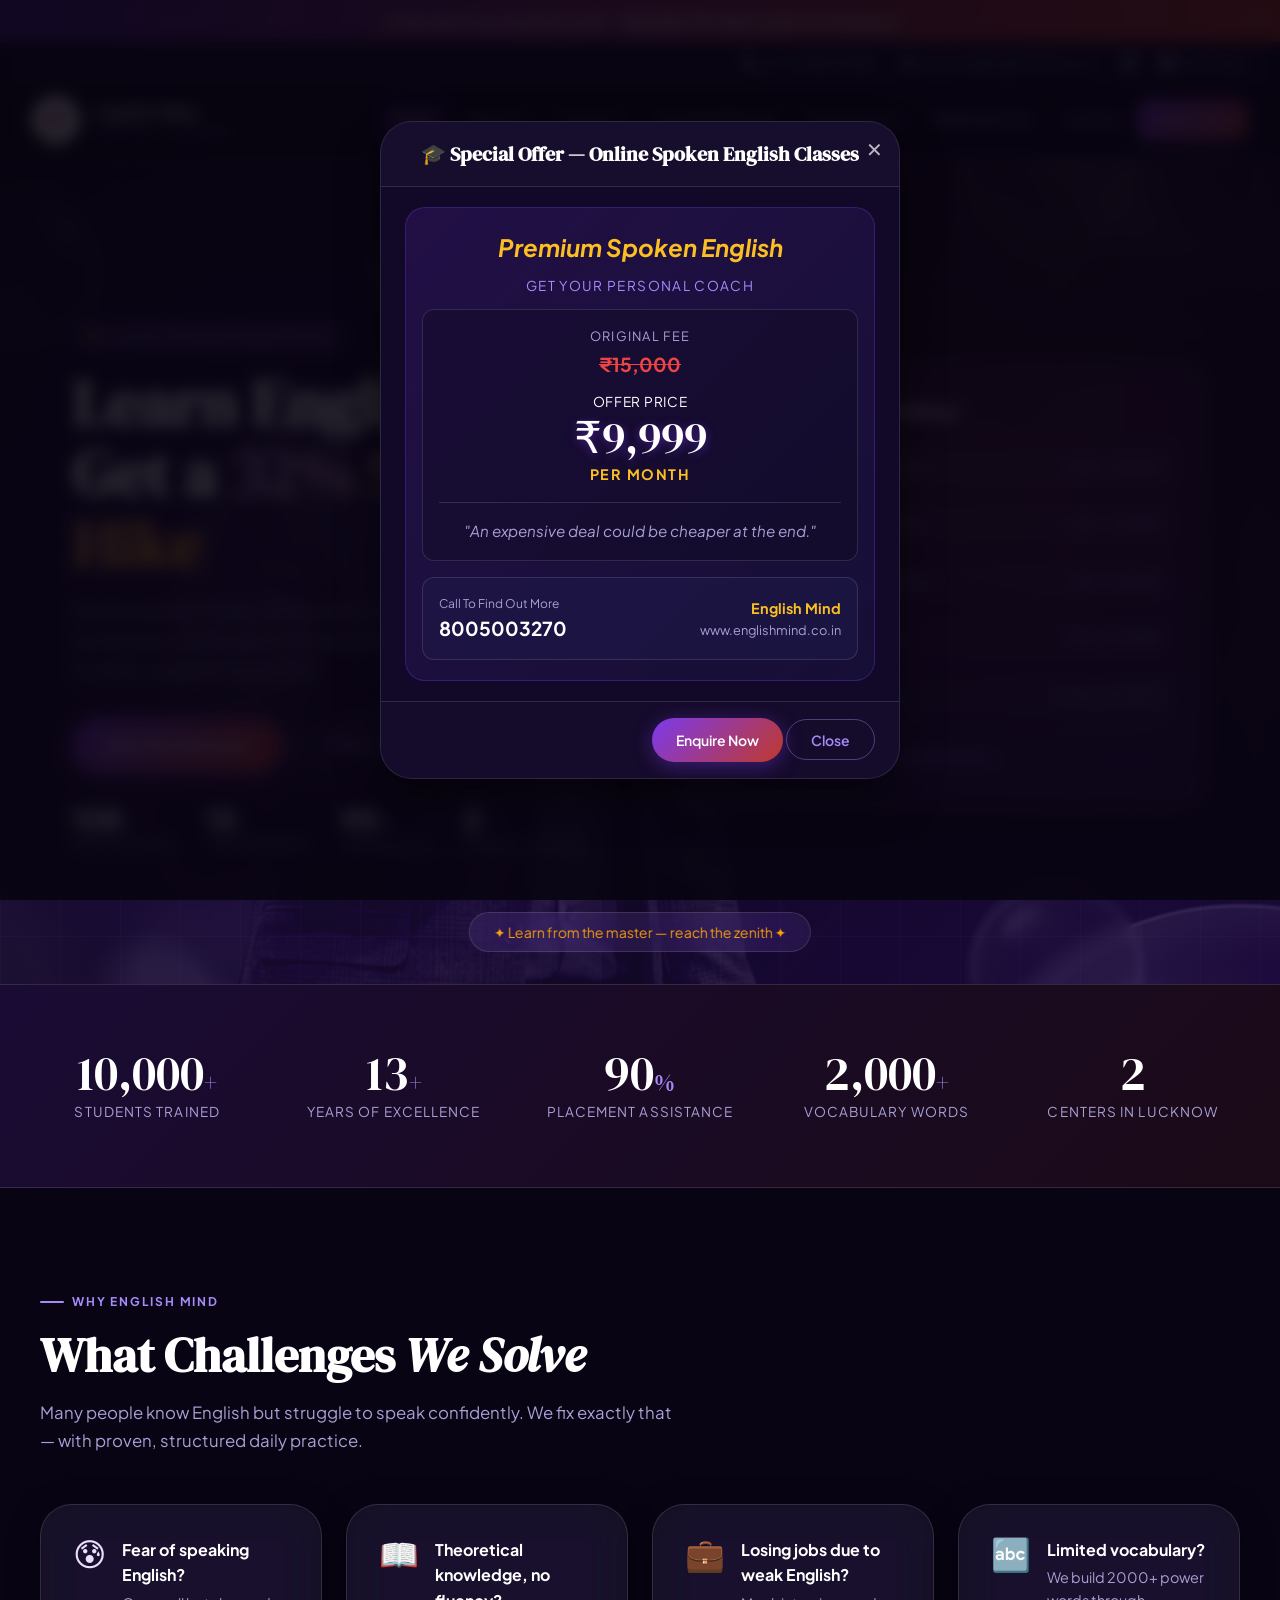
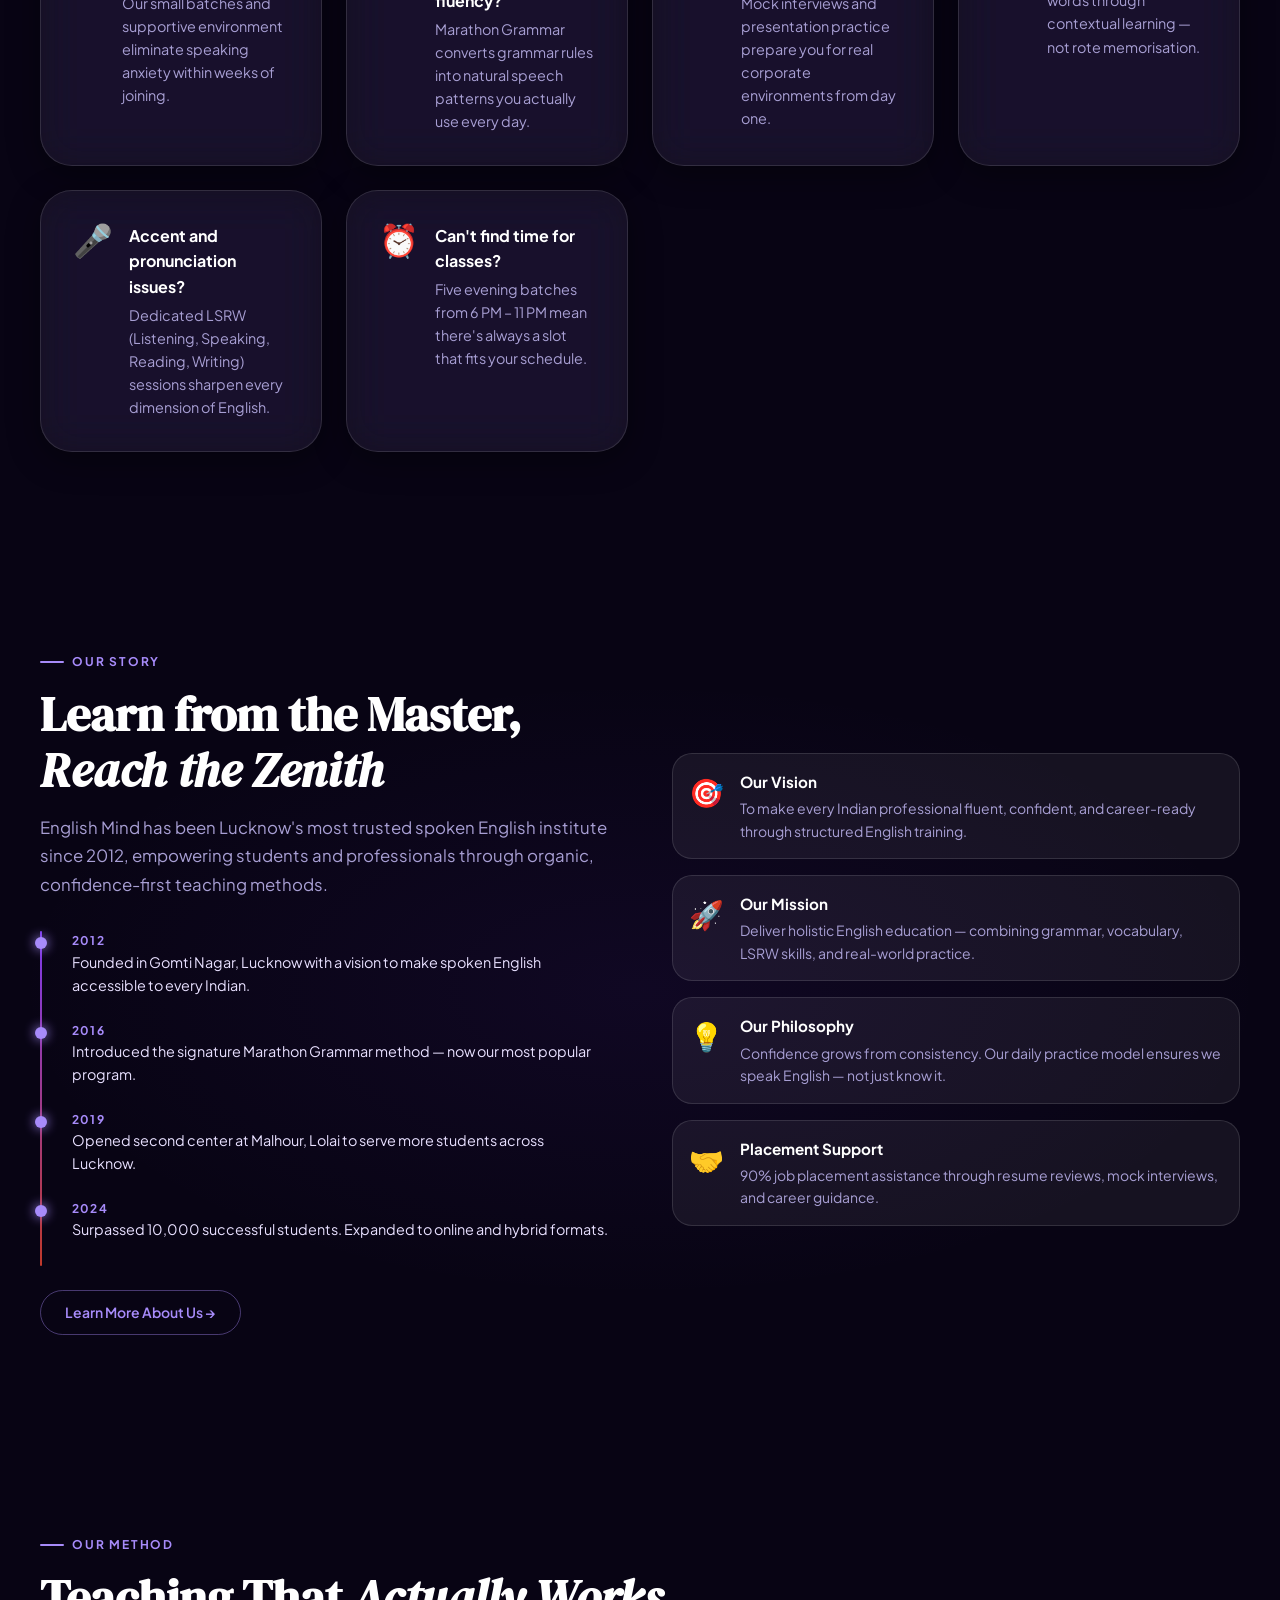
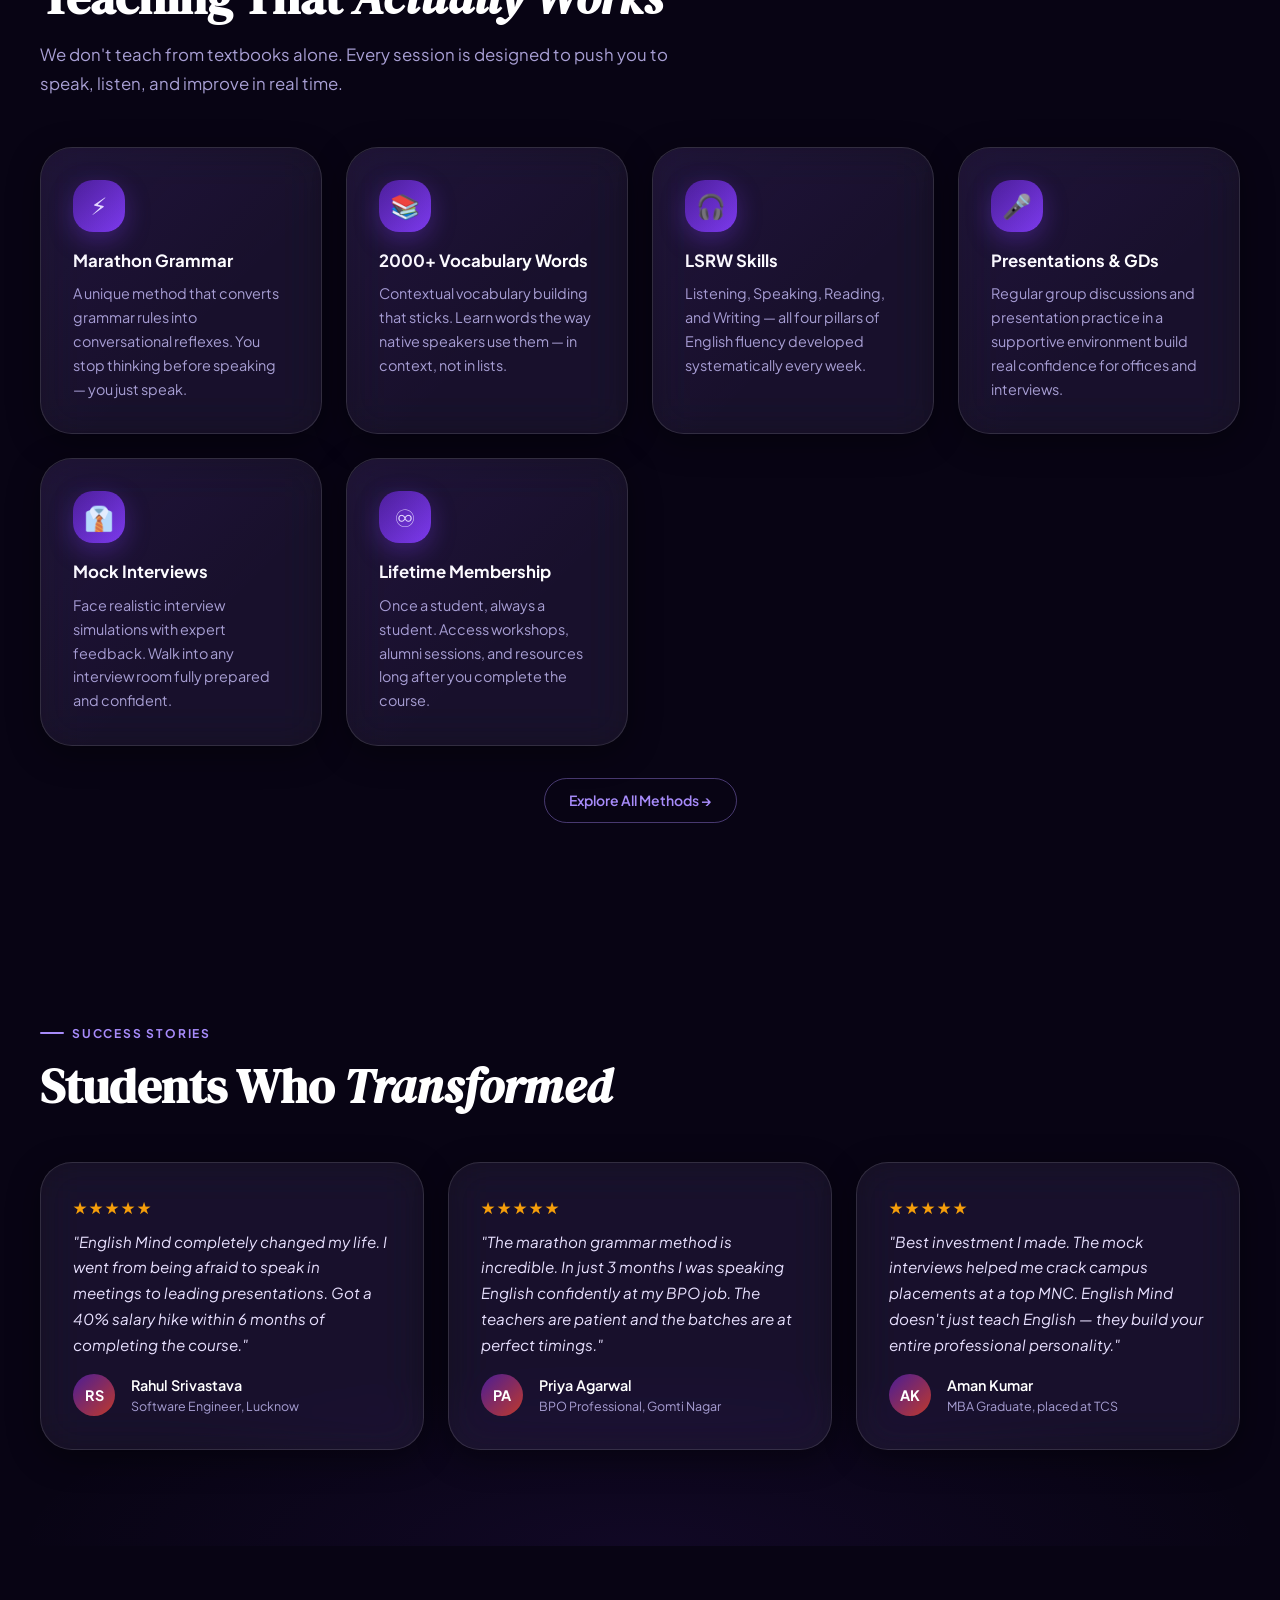
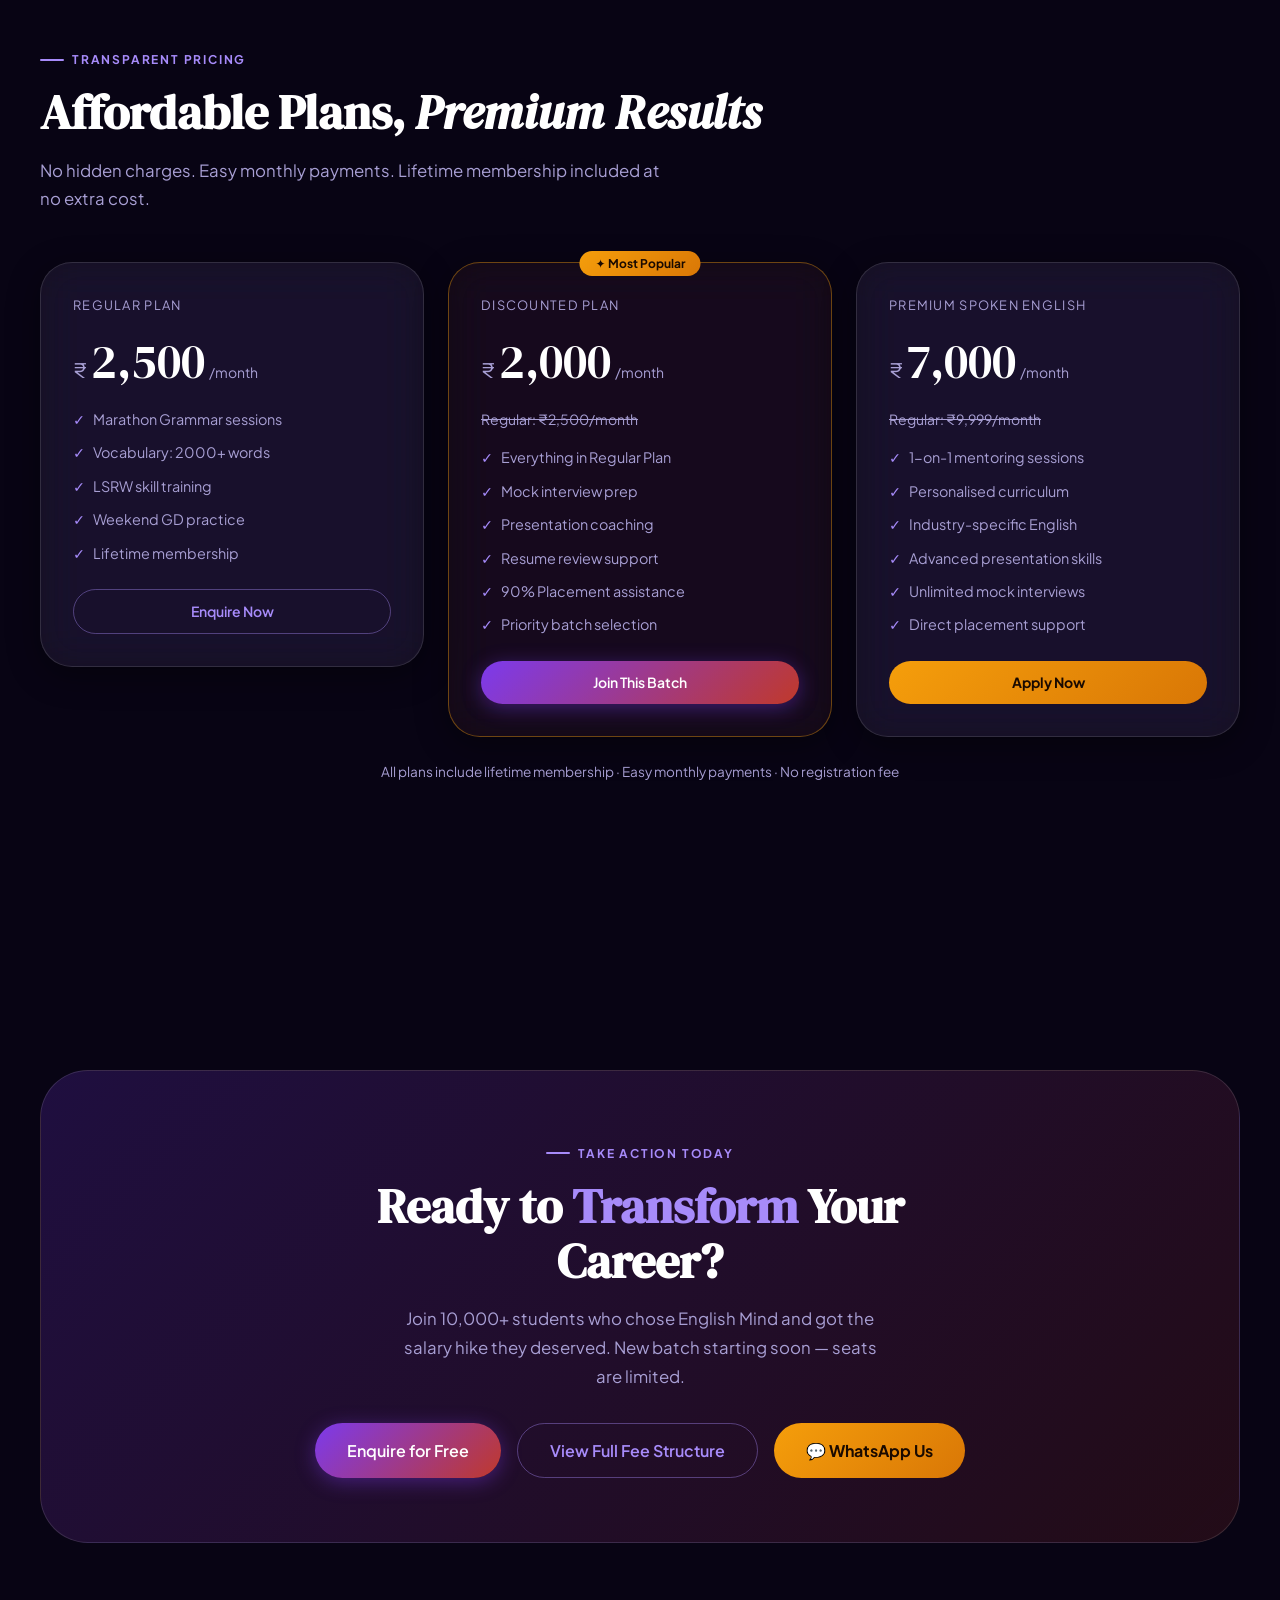
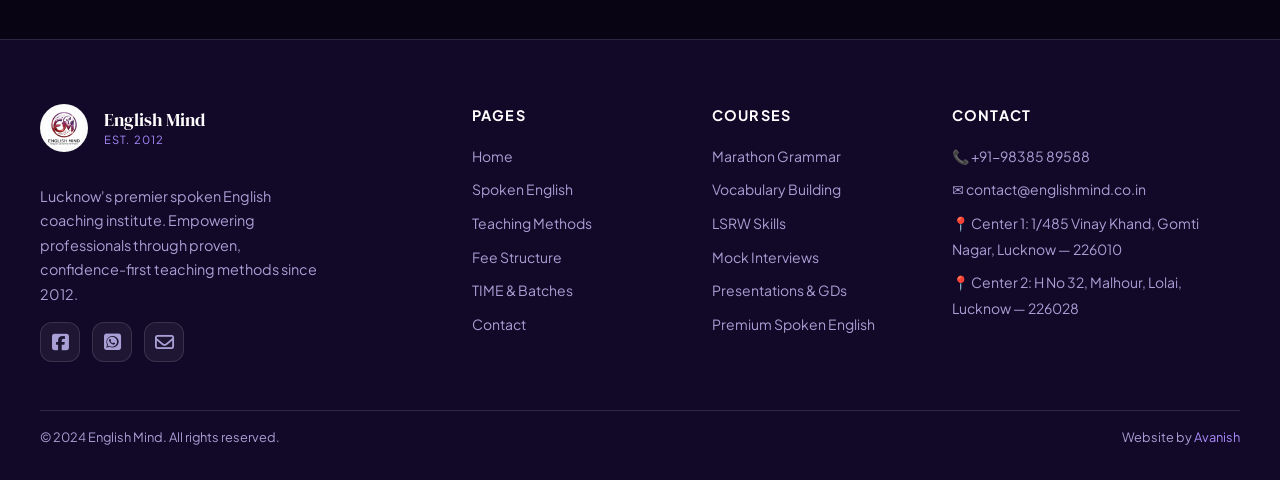
==== commit 8909a1a2: "responsive add" ====
--- a/index.html
+++ b/index.html
@@ -143,6 +143,7 @@
   <a class="skip-link" href="#main">Skip to main content</a>
   <div class="bg-orbs" aria-hidden="true"></div>
 
+  <div class="page-header">
   <!-- Announcement Strip -->
   <div class="announcement-strip" id="announcementStrip" role="banner">
     🎉 New batch starting March 2026 — <strong>Early Bird: ₹2,000/month</strong> | Limited seats!
@@ -190,6 +191,7 @@
       </ul>
     </nav>
   </header>
+  </div><!-- /.page-header -->
 
   <main id="main">
     <!-- Hero -->
@@ -654,6 +656,46 @@
   </footer>
 
   <script src="script.js"></script>
+
+  <!-- Offer Modal -->
+  <div class="modal-overlay" id="offerModal" role="dialog" aria-modal="true">
+    <div class="modal-content">
+      <button class="modal-close-top" onclick="document.getElementById('offerModal').classList.remove('active')" aria-label="Close modal">✕</button>
+      <div class="modal-header">
+        <h3>🎓 Special Offer — Online Spoken English Classes</h3>
+      </div>
+      <div class="modal-body">
+        <div class="offer-banner">
+          <h4><em>Premium Spoken English</em></h4>
+          <p class="offer-subtitle">GET YOUR PERSONAL COACH</p>
+          <div class="offer-box">
+            <div class="offer-pricing">
+              <span class="fee-label">ORIGINAL FEE</span>
+              <span class="old-price">₹15,000</span>
+              <span class="offer-label">OFFER PRICE</span>
+              <span class="new-price">₹9,999</span>
+              <span class="per-month">PER MONTH</span>
+            </div>
+            <div class="offer-quote">"An expensive deal could be cheaper at the end."</div>
+          </div>
+          <div class="offer-contact">
+            <div class="phone-box">
+              <span class="phone-label">Call To Find Out More</span>
+              <span class="phone-number">8005003270</span>
+            </div>
+            <div class="website-box">
+              <strong>English Mind</strong>
+              <span>www.englishmind.co.in</span>
+            </div>
+          </div>
+        </div>
+      </div>
+      <div class="modal-actions">
+        <a href="contact.html#enquiry" class="btn btn-primary" onclick="document.getElementById('offerModal').classList.remove('active')">Enquire Now</a>
+        <button class="btn btn-outline" onclick="document.getElementById('offerModal').classList.remove('active')">Close</button>
+      </div>
+    </div>
+  </div>
 </body>
 
 </html>
--- a/styles.css
+++ b/styles.css
@@ -29,12 +29,12 @@
   --clr-text-muted: #a89fd4;
 
   /* Glass Surfaces */
-  --glass-bg: rgba(255,255,255,0.06);
-  --glass-bg-hover: rgba(255,255,255,0.10);
-  --glass-border: rgba(255,255,255,0.12);
-  --glass-border-hover: rgba(167,139,250,0.4);
-  --glass-shadow: 0 8px 32px rgba(0,0,0,0.4);
-  --glass-shadow-hover: 0 20px 60px rgba(124,58,237,0.25);
+  --glass-bg: rgba(255, 255, 255, 0.06);
+  --glass-bg-hover: rgba(255, 255, 255, 0.10);
+  --glass-border: rgba(255, 255, 255, 0.12);
+  --glass-border-hover: rgba(167, 139, 250, 0.4);
+  --glass-shadow: 0 8px 32px rgba(0, 0, 0, 0.4);
+  --glass-shadow-hover: 0 20px 60px rgba(124, 58, 237, 0.25);
   --glass-blur: blur(20px) saturate(180%);
 
   /* Typography */
@@ -59,18 +59,25 @@
   --r-pill: 9999px;
 
   /* Transitions */
-  --tr-fast: 200ms cubic-bezier(0.16,1,0.3,1);
-  --tr-base: 400ms cubic-bezier(0.16,1,0.3,1);
-  --tr-slow: 700ms cubic-bezier(0.16,1,0.3,1);
+  --tr-fast: 200ms cubic-bezier(0.16, 1, 0.3, 1);
+  --tr-base: 400ms cubic-bezier(0.16, 1, 0.3, 1);
+  --tr-slow: 700ms cubic-bezier(0.16, 1, 0.3, 1);
 }
 
 /* === RESET & BASE === */
-*, *::before, *::after { box-sizing: border-box; margin: 0; padding: 0; }
+*,
+*::before,
+*::after {
+  box-sizing: border-box;
+  margin: 0;
+  padding: 0;
+}
 
 html {
   scroll-behavior: smooth;
   font-size: 16px;
   -webkit-text-size-adjust: 100%;
+  overflow-x: hidden;
 }
 
 body {
@@ -79,6 +86,7 @@
   color: var(--clr-text);
   line-height: 1.6;
   min-height: 100vh;
+  overflow-x: hidden;
 }
 
 /* Accessibility: focus-visible */
@@ -90,222 +98,493 @@
 
 /* Skip link */
 .skip-link {
-  position: absolute; top: -100px; left: var(--sp-2);
-  background: var(--clr-purple-500); color: var(--clr-white);
-  padding: var(--sp-1) var(--sp-2); border-radius: var(--r-sm);
-  font-weight: 600; z-index: 9999; transition: top var(--tr-fast);
+  position: absolute;
+  top: -100px;
+  left: var(--sp-2);
+  background: var(--clr-purple-500);
+  color: var(--clr-white);
+  padding: var(--sp-1) var(--sp-2);
+  border-radius: var(--r-sm);
+  font-weight: 600;
+  z-index: 9999;
+  transition: top var(--tr-fast);
   text-decoration: none;
 }
-.skip-link:focus { top: var(--sp-2); }
+
+.skip-link:focus {
+  top: var(--sp-2);
+}
 
 /* === ANIMATED BACKGROUND === */
 .bg-orbs {
-  position: fixed; inset: 0; z-index: 0;
-  pointer-events: none; overflow: hidden;
-}
+  position: fixed;
+  inset: 0;
+  z-index: 0;
+  pointer-events: none;
+  overflow: hidden;
+}
+
 .bg-orbs::before {
   content: '';
-  position: absolute; width: 800px; height: 800px;
-  background: radial-gradient(circle, rgba(124,58,237,0.15) 0%, transparent 70%);
-  top: -200px; right: -200px; border-radius: 50%;
+  position: absolute;
+  width: 800px;
+  height: 800px;
+  background: radial-gradient(circle, rgba(124, 58, 237, 0.15) 0%, transparent 70%);
+  top: -200px;
+  right: -200px;
+  border-radius: 50%;
   animation: orbFloat 20s ease-in-out infinite alternate;
 }
+
 .bg-orbs::after {
   content: '';
-  position: absolute; width: 600px; height: 600px;
-  background: radial-gradient(circle, rgba(192,57,43,0.10) 0%, transparent 70%);
-  bottom: -100px; left: -100px; border-radius: 50%;
+  position: absolute;
+  width: 600px;
+  height: 600px;
+  background: radial-gradient(circle, rgba(192, 57, 43, 0.10) 0%, transparent 70%);
+  bottom: -100px;
+  left: -100px;
+  border-radius: 50%;
   animation: orbFloat 15s ease-in-out infinite alternate-reverse;
 }
+
 @keyframes orbFloat {
-  from { transform: translate(0, 0) scale(1); }
-  to   { transform: translate(40px, 60px) scale(1.1); }
-}
-
-.site-wrapper { position: relative; z-index: 1; }
+  from {
+    transform: translate(0, 0) scale(1);
+  }
+
+  to {
+    transform: translate(40px, 60px) scale(1.1);
+  }
+}
+
+.site-wrapper {
+  position: relative;
+  z-index: 1;
+}
 
 /* === TOPBAR === */
 .topbar {
-  background: rgba(18,8,40,0.95);
+  background: rgba(18, 8, 40, 0.95);
   border-bottom: 1px solid var(--glass-border);
   padding: 0.5rem var(--sp-4);
-  display: flex; align-items: center; justify-content: flex-end; gap: var(--sp-3);
-  font-size: 0.835rem; color: var(--clr-text-muted);
+  display: flex;
+  align-items: center;
+  justify-content: flex-end;
+  gap: var(--sp-3);
+  font-size: 0.835rem;
+  color: var(--clr-text-muted);
   backdrop-filter: var(--glass-blur);
 }
-.topbar a { color: var(--clr-text-muted); text-decoration: none; display: flex; align-items: center; gap: 0.35rem; transition: color var(--tr-fast); }
-.topbar a:hover { color: var(--clr-purple-300); }
-.topbar .icon { font-size: 1rem; }
+
+.topbar a {
+  color: var(--clr-text-muted);
+  text-decoration: none;
+  display: flex;
+  align-items: center;
+  gap: 0.35rem;
+  transition: color var(--tr-fast);
+}
+
+.topbar a:hover {
+  color: var(--clr-purple-300);
+}
+
+.topbar .icon {
+  font-size: 1rem;
+}
 
 /* === NAVBAR === */
-header {
-  position: sticky; top: 0; z-index: 100;
-}
+.page-header {
+  position: sticky;
+  top: 0;
+  z-index: 100;
+}
+
 .navbar {
   backdrop-filter: var(--glass-blur);
-  background: rgba(8,4,20,0.85);
+  background: rgba(8, 4, 20, 0.85);
   border-bottom: 1px solid var(--glass-border);
   padding: 0 var(--sp-4);
-  display: flex; align-items: center; justify-content: space-between;
+  display: flex;
+  align-items: center;
+  justify-content: space-between;
   height: 72px;
   transition: background var(--tr-base), box-shadow var(--tr-base);
 }
+
 .navbar.scrolled {
-  background: rgba(8,4,20,0.97);
-  box-shadow: 0 4px 40px rgba(0,0,0,0.5);
-}
+  background: rgba(8, 4, 20, 0.97);
+  box-shadow: 0 4px 40px rgba(0, 0, 0, 0.5);
+}
+
 .nav-logo {
-  display: flex; align-items: center; gap: var(--sp-2);
+  display: flex;
+  align-items: center;
+  gap: var(--sp-2);
   text-decoration: none;
 }
-.nav-logo img { width: 48px; height: 48px; border-radius: 50%; object-fit: cover; }
-.nav-logo-text { display: flex; flex-direction: column; line-height: 1.4; justify-content: center; }
-.nav-logo-text span:first-child { font-family: var(--font-serif); font-size: 1.1rem; color: var(--clr-white); }
-.nav-logo-text span:last-child { font-size: 0.7rem; color: var(--clr-purple-300); letter-spacing: 0.1em; text-transform: uppercase; }
-
-.nav-links { display: flex; align-items: center; gap: 0.25rem; list-style: none; }
+
+.nav-logo img {
+  width: 48px;
+  height: 48px;
+  border-radius: 50%;
+  object-fit: cover;
+}
+
+.nav-logo-text {
+  display: flex;
+  flex-direction: column;
+  line-height: 1.4;
+  justify-content: center;
+}
+
+.nav-logo-text span:first-child {
+  font-family: var(--font-serif);
+  font-size: 1.1rem;
+  color: var(--clr-white);
+}
+
+.nav-logo-text span:last-child {
+  font-size: 0.7rem;
+  color: var(--clr-purple-300);
+  letter-spacing: 0.1em;
+  text-transform: uppercase;
+}
+
+.nav-links {
+  display: flex;
+  align-items: center;
+  gap: 0.25rem;
+  list-style: none;
+}
+
 .nav-links a {
-  display: block; padding: 0.5rem 0.85rem;
-  color: var(--clr-text-muted); text-decoration: none;
-  font-size: 0.875rem; font-weight: 500;
-  border-radius: var(--r-sm); position: relative;
+  display: block;
+  padding: 0.5rem 0.85rem;
+  color: var(--clr-text-muted);
+  text-decoration: none;
+  font-size: 0.875rem;
+  font-weight: 500;
+  border-radius: var(--r-sm);
+  position: relative;
   transition: color var(--tr-fast), background var(--tr-fast);
 }
+
 .nav-links a::after {
-  content: ''; position: absolute; bottom: 4px; left: 50%; transform: translateX(-50%);
-  width: 0; height: 2px; background: var(--clr-purple-300);
-  border-radius: var(--r-pill); transition: width var(--tr-base);
-}
-.nav-links a:hover { color: var(--clr-white); background: var(--glass-bg); }
-.nav-links a.active { color: var(--clr-white); background: rgba(124, 58, 237, 0.25); border: 1px solid rgba(167, 139, 250, 0.3); }
-.nav-links a:hover::after, .nav-links a.active::after { width: 60%; }
+  content: '';
+  position: absolute;
+  bottom: 4px;
+  left: 50%;
+  transform: translateX(-50%);
+  width: 0;
+  height: 2px;
+  background: var(--clr-purple-300);
+  border-radius: var(--r-pill);
+  transition: width var(--tr-base);
+}
+
+.nav-links a:hover {
+  color: var(--clr-white);
+  background: var(--glass-bg);
+}
+
+.nav-links a.active {
+  color: var(--clr-white);
+  background: rgba(124, 58, 237, 0.25);
+  border: 1px solid rgba(167, 139, 250, 0.3);
+}
+
+.nav-links a:hover::after,
+.nav-links a.active::after {
+  width: 60%;
+}
 
 /* Dropdown */
-.nav-dropdown { position: relative; }
-.nav-dropdown > a { display: flex; align-items: center; gap: 0.25rem; }
+.nav-dropdown {
+  position: relative;
+}
+
+.nav-dropdown>a {
+  display: flex;
+  align-items: center;
+  gap: 0.25rem;
+}
+
 .dropdown-menu {
-  position: absolute; top: calc(100% + 8px); left: 0;
+  position: absolute;
+  top: calc(100% + 8px);
+  left: 0;
   min-width: 220px;
-  background: rgba(18,8,40,0.97);
+  background: rgba(18, 8, 40, 0.97);
   border: 1px solid var(--glass-border);
   border-radius: var(--r-md);
   backdrop-filter: var(--glass-blur);
-  box-shadow: 0 16px 48px rgba(0,0,0,0.5);
+  box-shadow: 0 16px 48px rgba(0, 0, 0, 0.5);
   padding: 0.5rem;
-  opacity: 0; visibility: hidden; transform: translateY(-8px);
+  opacity: 0;
+  visibility: hidden;
+  transform: translateY(-8px);
   transition: opacity var(--tr-fast), transform var(--tr-fast), visibility var(--tr-fast);
   list-style: none;
 }
+
 .nav-dropdown:hover .dropdown-menu,
 .nav-dropdown:focus-within .dropdown-menu {
-  opacity: 1; visibility: visible; transform: translateY(0);
-}
+  opacity: 1;
+  visibility: visible;
+  transform: translateY(0);
+}
+
 .dropdown-menu a {
-  padding: 0.6rem 1rem; border-radius: var(--r-sm);
-  color: var(--clr-text-muted); display: block;
-}
-.dropdown-menu a:hover { color: var(--clr-white); background: var(--glass-bg); }
+  padding: 0.6rem 1rem;
+  border-radius: var(--r-sm);
+  color: var(--clr-text-muted);
+  display: block;
+}
+
+.dropdown-menu a:hover {
+  color: var(--clr-white);
+  background: var(--glass-bg);
+}
 
 /* Mobile Nav Toggle */
 .nav-toggle {
-  display: none; flex-direction: column; gap: 5px;
-  cursor: pointer; padding: 0.5rem; background: none; border: none;
-}
+  display: none;
+  flex-direction: column;
+  gap: 5px;
+  cursor: pointer;
+  padding: 0.5rem;
+  background: none;
+  border: none;
+}
+
 .nav-toggle span {
-  display: block; width: 24px; height: 2px;
-  background: var(--clr-text); border-radius: 2px;
+  display: block;
+  width: 24px;
+  height: 2px;
+  background: var(--clr-text);
+  border-radius: 2px;
   transition: transform var(--tr-base), opacity var(--tr-base);
 }
-.nav-toggle[aria-expanded="true"] span:nth-child(1) { transform: translateY(7px) rotate(45deg); }
-.nav-toggle[aria-expanded="true"] span:nth-child(2) { opacity: 0; }
-.nav-toggle[aria-expanded="true"] span:nth-child(3) { transform: translateY(-7px) rotate(-45deg); }
+
+.nav-toggle[aria-expanded="true"] span:nth-child(1) {
+  transform: translateY(7px) rotate(45deg);
+}
+
+.nav-toggle[aria-expanded="true"] span:nth-child(2) {
+  opacity: 0;
+}
+
+.nav-toggle[aria-expanded="true"] span:nth-child(3) {
+  transform: translateY(-7px) rotate(-45deg);
+}
 
 /* Close Sidebar Button (Hidden on Desktop) */
-.close-sidebar { display: none; }
+.close-sidebar {
+  display: none;
+}
 
 /* CTA Button */
 .btn {
-  display: inline-flex; align-items: center; justify-content: center; gap: 0.5rem;
-  padding: 0.65rem 1.5rem; border-radius: var(--r-pill);
-  font-family: var(--font-sans); font-weight: 600; font-size: 0.875rem;
-  text-decoration: none; border: none; cursor: pointer;
-  transition: all var(--tr-fast); white-space: nowrap;
-}
+  display: inline-flex;
+  align-items: center;
+  justify-content: center;
+  gap: 0.5rem;
+  padding: 0.65rem 1.5rem;
+  border-radius: var(--r-pill);
+  font-family: var(--font-sans);
+  font-weight: 600;
+  font-size: 0.875rem;
+  text-decoration: none;
+  border: none;
+  cursor: pointer;
+  transition: all var(--tr-fast);
+  white-space: nowrap;
+}
+
 .btn-primary {
   background: linear-gradient(135deg, var(--clr-purple-500), var(--clr-crimson));
   color: var(--clr-white);
-  box-shadow: 0 4px 20px rgba(124,58,237,0.4);
-}
-.btn-primary:hover { transform: translateY(-2px); box-shadow: 0 8px 30px rgba(124,58,237,0.6); }
-.btn-primary:active { transform: translateY(0); }
+  box-shadow: 0 4px 20px rgba(124, 58, 237, 0.4);
+}
+
+.btn-primary:hover {
+  transform: translateY(-2px);
+  box-shadow: 0 8px 30px rgba(124, 58, 237, 0.6);
+}
+
+.btn-primary:active {
+  transform: translateY(0);
+}
+
 .btn-outline {
-  background: transparent; color: var(--clr-purple-300);
+  background: transparent;
+  color: var(--clr-purple-300);
   border: 1px solid var(--glass-border-hover);
 }
-.btn-outline:hover { background: var(--glass-bg); color: var(--clr-white); border-color: var(--clr-purple-300); }
+
+.btn-outline:hover {
+  background: var(--glass-bg);
+  color: var(--clr-white);
+  border-color: var(--clr-purple-300);
+}
+
 .btn-gold {
   background: linear-gradient(135deg, var(--clr-gold), #d97706);
-  color: #1a0a00; font-weight: 700;
-}
-.btn-gold:hover { transform: translateY(-2px); box-shadow: 0 8px 30px rgba(245,158,11,0.4); }
-.btn-lg { padding: 0.85rem 2rem; font-size: 1rem; }
-.btn-sm { padding: 0.4rem 1rem; font-size: 0.8rem; }
+  color: #1a0a00;
+  font-weight: 700;
+}
+
+.btn-gold:hover {
+  transform: translateY(-2px);
+  box-shadow: 0 8px 30px rgba(245, 158, 11, 0.4);
+}
+
+.btn-lg {
+  padding: 0.85rem 2rem;
+  font-size: 1rem;
+}
+
+.btn-sm {
+  padding: 0.4rem 1rem;
+  font-size: 0.8rem;
+}
 
 /* === HERO === */
 .hero {
-  position: relative; min-height: 92vh;
-  display: flex; align-items: center;
+  position: relative;
+  min-height: 92vh;
+  display: flex;
+  align-items: center;
   overflow: hidden;
 }
+
 .hero-bg {
-  position: absolute; inset: 0;
+  position: absolute;
+  inset: 0;
   background:
-    radial-gradient(circle at 20% 50%, rgba(124,58,237,0.2) 0%, transparent 50%),
-    radial-gradient(circle at 80% 30%, rgba(192,57,43,0.15) 0%, transparent 40%),
+    radial-gradient(circle at 20% 50%, rgba(124, 58, 237, 0.2) 0%, transparent 50%),
+    radial-gradient(circle at 80% 30%, rgba(192, 57, 43, 0.15) 0%, transparent 40%),
     linear-gradient(135deg, var(--clr-void) 0%, var(--clr-purple-900) 100%);
 }
+
 .hero-img {
-  position: absolute; inset: 0; object-fit: cover; width: 100%; height: 100%;
-  opacity: 0.25; mix-blend-mode: luminosity;
-}
+  position: absolute;
+  inset: 0;
+  object-fit: cover;
+  width: 100%;
+  height: 100%;
+  opacity: 0.25;
+  mix-blend-mode: luminosity;
+}
+
 .hero-grid {
-  position: absolute; inset: 0;
-  background-image: linear-gradient(rgba(124,58,237,0.06) 1px, transparent 1px),
-                    linear-gradient(90deg, rgba(124,58,237,0.06) 1px, transparent 1px);
+  position: absolute;
+  inset: 0;
+  background-image: linear-gradient(rgba(124, 58, 237, 0.06) 1px, transparent 1px),
+    linear-gradient(90deg, rgba(124, 58, 237, 0.06) 1px, transparent 1px);
   background-size: 60px 60px;
 }
+
 .hero-content {
-  position: relative; z-index: 2;
-  max-width: 1200px; margin: 0 auto;
+  position: relative;
+  z-index: 2;
+  max-width: 1200px;
+  margin: 0 auto;
   padding: var(--sp-16) var(--sp-4) var(--sp-12);
-  display: grid; grid-template-columns: 1fr 1fr; gap: var(--sp-8); align-items: center;
-}
+  display: grid;
+  grid-template-columns: 1fr 1fr;
+  gap: var(--sp-8);
+  align-items: center;
+}
+
 .hero-badge {
-  display: inline-flex; align-items: center; gap: 0.5rem;
+  display: inline-flex;
+  align-items: center;
+  gap: 0.5rem;
   background: var(--glass-bg);
   border: 1px solid var(--glass-border-hover);
-  padding: 0.35rem 1rem; border-radius: var(--r-pill);
-  font-size: 0.8rem; color: var(--clr-purple-300);
+  padding: 0.35rem 1rem;
+  border-radius: var(--r-pill);
+  font-size: 0.8rem;
+  color: var(--clr-purple-300);
   margin-bottom: var(--sp-2);
   backdrop-filter: var(--glass-blur);
 }
-.hero-badge .dot { width: 8px; height: 8px; background: var(--clr-gold); border-radius: 50%; animation: pulse 2s infinite; }
-@keyframes pulse { 0%,100% { opacity: 1; } 50% { opacity: 0.4; } }
+
+.hero-badge .dot {
+  width: 8px;
+  height: 8px;
+  background: var(--clr-gold);
+  border-radius: 50%;
+  animation: pulse 2s infinite;
+}
+
+@keyframes pulse {
+
+  0%,
+  100% {
+    opacity: 1;
+  }
+
+  50% {
+    opacity: 0.4;
+  }
+}
 
 .hero-title {
-  font-family: var(--font-serif); font-size: clamp(2.5rem, 5vw, 4rem);
-  line-height: 1.1; color: var(--clr-white);
+  font-family: var(--font-serif);
+  font-size: clamp(2.5rem, 5vw, 4rem);
+  line-height: 1.1;
+  color: var(--clr-white);
   margin-bottom: var(--sp-2);
 }
-.hero-title .accent { color: transparent; background: linear-gradient(135deg, var(--clr-purple-300), var(--clr-gold)); -webkit-background-clip: text; background-clip: text; }
-.hero-sub { font-size: 1.1rem; color: var(--clr-text-muted); max-width: 480px; margin-bottom: var(--sp-4); line-height: 1.7; }
-
-.hero-actions { display: flex; gap: var(--sp-2); flex-wrap: wrap; margin-bottom: var(--sp-4); }
-
-.hero-stats { display: flex; gap: var(--sp-4); flex-wrap: wrap; }
-.hero-stat { display: flex; flex-direction: column; }
-.hero-stat strong { font-size: 1.75rem; font-weight: 800; color: var(--clr-white); line-height: 1; }
-.hero-stat span { font-size: 0.8rem; color: var(--clr-text-muted); }
+
+.hero-title .accent {
+  color: transparent;
+  background: linear-gradient(135deg, var(--clr-purple-300), var(--clr-gold));
+  -webkit-background-clip: text;
+  background-clip: text;
+}
+
+.hero-sub {
+  font-size: 1.1rem;
+  color: var(--clr-text-muted);
+  max-width: 480px;
+  margin-bottom: var(--sp-4);
+  line-height: 1.7;
+}
+
+.hero-actions {
+  display: flex;
+  gap: var(--sp-2);
+  flex-wrap: wrap;
+  margin-bottom: var(--sp-4);
+}
+
+.hero-stats {
+  display: flex;
+  gap: var(--sp-4);
+  flex-wrap: wrap;
+}
+
+.hero-stat {
+  display: flex;
+  flex-direction: column;
+}
+
+.hero-stat strong {
+  font-size: 1.75rem;
+  font-weight: 800;
+  color: var(--clr-white);
+  line-height: 1;
+}
+
+.hero-stat span {
+  font-size: 0.8rem;
+  color: var(--clr-text-muted);
+}
 
 /* Hero card on right */
 .hero-card {
@@ -316,41 +595,110 @@
   padding: var(--sp-4);
   box-shadow: var(--glass-shadow);
 }
-.hero-card-title { font-family: var(--font-serif); font-size: 1.4rem; color: var(--clr-white); margin-bottom: var(--sp-2); }
-.batch-list { list-style: none; display: flex; flex-direction: column; gap: 0.75rem; }
+
+.hero-card-title {
+  font-family: var(--font-serif);
+  font-size: 1.4rem;
+  color: var(--clr-white);
+  margin-bottom: var(--sp-2);
+}
+
+.batch-list {
+  list-style: none;
+  display: flex;
+  flex-direction: column;
+  gap: 0.75rem;
+}
+
 .batch-item {
-  display: flex; align-items: center; justify-content: space-between;
+  display: flex;
+  align-items: center;
+  justify-content: space-between;
   padding: 0.65rem var(--sp-2);
-  background: rgba(255,255,255,0.04); border-radius: var(--r-sm);
-  border: 1px solid rgba(255,255,255,0.06);
+  background: rgba(255, 255, 255, 0.04);
+  border-radius: var(--r-sm);
+  border: 1px solid rgba(255, 255, 255, 0.06);
   font-size: 0.875rem;
   transition: background var(--tr-fast), border-color var(--tr-fast);
 }
-.batch-item:hover { background: var(--glass-bg-hover); border-color: var(--glass-border-hover); }
-.batch-item .batch-name { color: var(--clr-text-muted); }
-.batch-item .batch-time { color: var(--clr-purple-300); font-weight: 600; font-size: 0.8rem; }
+
+.batch-item:hover {
+  background: var(--glass-bg-hover);
+  border-color: var(--glass-border-hover);
+}
+
+.batch-item .batch-name {
+  color: var(--clr-text-muted);
+}
+
+.batch-item .batch-time {
+  color: var(--clr-purple-300);
+  font-weight: 600;
+  font-size: 0.8rem;
+}
 
 /* Floating marquee tag */
 .hero-floating-tag {
-  position: absolute; bottom: var(--sp-4); left: 50%; transform: translateX(-50%);
-  background: var(--glass-bg); border: 1px solid var(--glass-border);
-  border-radius: var(--r-pill); padding: 0.5rem 1.5rem;
-  backdrop-filter: var(--glass-blur); font-size: 0.875rem; color: var(--clr-gold);
-  white-space: nowrap; z-index: 2;
+  position: absolute;
+  bottom: var(--sp-4);
+  left: 50%;
+  transform: translateX(-50%);
+  background: var(--glass-bg);
+  border: 1px solid var(--glass-border);
+  border-radius: var(--r-pill);
+  padding: 0.5rem 1.5rem;
+  backdrop-filter: var(--glass-blur);
+  font-size: 0.875rem;
+  color: var(--clr-gold);
+  white-space: nowrap;
+  z-index: 2;
 }
 
 /* === SECTION BASE === */
-.section { padding: var(--sp-12) var(--sp-4); }
-.section-inner { max-width: 1200px; margin: 0 auto; }
+.section {
+  padding: var(--sp-12) var(--sp-4);
+}
+
+.section-inner {
+  max-width: 1200px;
+  margin: 0 auto;
+}
+
 .section-label {
-  display: inline-flex; align-items: center; gap: 0.5rem;
-  font-size: 0.75rem; font-weight: 700; letter-spacing: 0.15em;
-  text-transform: uppercase; color: var(--clr-purple-300);
+  display: inline-flex;
+  align-items: center;
+  gap: 0.5rem;
+  font-size: 0.75rem;
+  font-weight: 700;
+  letter-spacing: 0.15em;
+  text-transform: uppercase;
+  color: var(--clr-purple-300);
   margin-bottom: var(--sp-2);
 }
-.section-label::before { content: ''; display: block; width: 24px; height: 2px; background: currentColor; border-radius: 2px; }
-.section-title { font-family: var(--font-serif); font-size: clamp(2rem, 4vw, 3rem); color: var(--clr-white); line-height: 1.15; margin-bottom: var(--sp-2); }
-.section-sub { color: var(--clr-text-muted); max-width: 640px; font-size: 1.05rem; line-height: 1.7; }
+
+.section-label::before {
+  content: '';
+  display: block;
+  width: 24px;
+  height: 2px;
+  background: currentColor;
+  border-radius: 2px;
+}
+
+.section-title {
+  font-family: var(--font-serif);
+  font-size: clamp(2rem, 4vw, 3rem);
+  color: var(--clr-white);
+  line-height: 1.15;
+  margin-bottom: var(--sp-2);
+}
+
+.section-sub {
+  color: var(--clr-text-muted);
+  max-width: 640px;
+  font-size: 1.05rem;
+  line-height: 1.7;
+}
 
 /* === GLASS CARD === */
 .glass-card {
@@ -362,6 +710,7 @@
   padding: var(--sp-4);
   transition: border-color var(--tr-base), box-shadow var(--tr-base), transform var(--tr-base);
 }
+
 .glass-card:hover {
   border-color: var(--glass-border-hover);
   box-shadow: var(--glass-shadow-hover);
@@ -375,153 +724,445 @@
   gap: var(--sp-3);
   margin-top: var(--sp-6);
 }
-.feature-card { position: relative; overflow: hidden; }
+
+.feature-card {
+  position: relative;
+  overflow: hidden;
+}
+
 .feature-card::before {
-  content: ''; position: absolute; inset: 0;
-  background: linear-gradient(135deg, rgba(124,58,237,0.08) 0%, transparent 60%);
-  border-radius: inherit; pointer-events: none;
-}
+  content: '';
+  position: absolute;
+  inset: 0;
+  background: linear-gradient(135deg, rgba(124, 58, 237, 0.08) 0%, transparent 60%);
+  border-radius: inherit;
+  pointer-events: none;
+}
+
 .feature-icon {
-  width: 52px; height: 52px; border-radius: var(--r-md);
+  width: 52px;
+  height: 52px;
+  border-radius: var(--r-md);
   background: linear-gradient(135deg, var(--clr-purple-700), var(--clr-purple-500));
-  display: flex; align-items: center; justify-content: center;
-  font-size: 1.5rem; margin-bottom: var(--sp-2);
-  box-shadow: 0 8px 24px rgba(124,58,237,0.35);
-}
-.feature-title { font-weight: 700; font-size: 1.05rem; color: var(--clr-white); margin-bottom: 0.5rem; }
-.feature-desc { font-size: 0.9rem; color: var(--clr-text-muted); line-height: 1.65; }
+  display: flex;
+  align-items: center;
+  justify-content: center;
+  font-size: 1.5rem;
+  margin-bottom: var(--sp-2);
+  box-shadow: 0 8px 24px rgba(124, 58, 237, 0.35);
+}
+
+.feature-title {
+  font-weight: 700;
+  font-size: 1.05rem;
+  color: var(--clr-white);
+  margin-bottom: 0.5rem;
+}
+
+.feature-desc {
+  font-size: 0.9rem;
+  color: var(--clr-text-muted);
+  line-height: 1.65;
+}
 
 /* === NUMBERS / COUNTS === */
 .counts-strip {
-  background: linear-gradient(135deg, rgba(124,58,237,0.15), rgba(192,57,43,0.1));
+  background: linear-gradient(135deg, rgba(124, 58, 237, 0.15), rgba(192, 57, 43, 0.1));
   border-top: 1px solid var(--glass-border);
   border-bottom: 1px solid var(--glass-border);
   padding: var(--sp-8) var(--sp-4);
 }
+
 .counts-grid {
-  max-width: 1200px; margin: 0 auto;
-  display: grid; grid-template-columns: repeat(auto-fit, minmax(160px, 1fr));
-  gap: var(--sp-4); text-align: center;
-}
+  max-width: 1200px;
+  margin: 0 auto;
+  display: grid;
+  grid-template-columns: repeat(auto-fit, minmax(160px, 1fr));
+  gap: var(--sp-4);
+  text-align: center;
+}
+
 .count-item {}
-.count-number { font-family: var(--font-serif); font-size: 3rem; color: var(--clr-white); line-height: 1; }
-.count-number .suffix { font-size: 1.5rem; color: var(--clr-purple-300); }
-.count-label { font-size: 0.85rem; color: var(--clr-text-muted); margin-top: 0.25rem; text-transform: uppercase; letter-spacing: 0.08em; }
+
+.count-number {
+  font-family: var(--font-serif);
+  font-size: 3rem;
+  color: var(--clr-white);
+  line-height: 1;
+}
+
+.count-number .suffix {
+  font-size: 1.5rem;
+  color: var(--clr-purple-300);
+}
+
+.count-label {
+  font-size: 0.85rem;
+  color: var(--clr-text-muted);
+  margin-top: 0.25rem;
+  text-transform: uppercase;
+  letter-spacing: 0.08em;
+}
 
 /* === ABOUT / PROBLEMS SOLVED === */
 .problems-grid {
-  display: grid; grid-template-columns: repeat(auto-fit, minmax(260px, 1fr));
-  gap: var(--sp-3); margin-top: var(--sp-6);
-}
-.problem-card { display: flex; gap: var(--sp-2); }
-.problem-icon { font-size: 2rem; flex-shrink: 0; line-height: 1; }
-.problem-body .problem-q { font-weight: 700; color: var(--clr-white); margin-bottom: 0.25rem; }
-.problem-body .problem-a { font-size: 0.9rem; color: var(--clr-text-muted); }
+  display: grid;
+  grid-template-columns: repeat(auto-fit, minmax(260px, 1fr));
+  gap: var(--sp-3);
+  margin-top: var(--sp-6);
+}
+
+.problem-card {
+  display: flex;
+  gap: var(--sp-2);
+}
+
+.problem-icon {
+  font-size: 2rem;
+  flex-shrink: 0;
+  line-height: 1;
+}
+
+.problem-body .problem-q {
+  font-weight: 700;
+  color: var(--clr-white);
+  margin-bottom: 0.25rem;
+}
+
+.problem-body .problem-a {
+  font-size: 0.9rem;
+  color: var(--clr-text-muted);
+}
 
 /* === TESTIMONIALS === */
 .testimonials-grid {
-  display: grid; grid-template-columns: repeat(auto-fit, minmax(300px, 1fr));
-  gap: var(--sp-3); margin-top: var(--sp-6);
-}
+  display: grid;
+  grid-template-columns: repeat(auto-fit, minmax(300px, 1fr));
+  gap: var(--sp-3);
+  margin-top: var(--sp-6);
+}
+
 .testimonial-card {}
-.testimonial-stars { color: var(--clr-gold); font-size: 1rem; margin-bottom: var(--sp-1); letter-spacing: 2px; }
-.testimonial-text { font-size: 0.95rem; color: var(--clr-text); line-height: 1.7; margin-bottom: var(--sp-2); font-style: italic; }
-.testimonial-author { display: flex; align-items: center; gap: var(--sp-2); }
+
+.testimonial-stars {
+  color: var(--clr-gold);
+  font-size: 1rem;
+  margin-bottom: var(--sp-1);
+  letter-spacing: 2px;
+}
+
+.testimonial-text {
+  font-size: 0.95rem;
+  color: var(--clr-text);
+  line-height: 1.7;
+  margin-bottom: var(--sp-2);
+  font-style: italic;
+}
+
+.testimonial-author {
+  display: flex;
+  align-items: center;
+  gap: var(--sp-2);
+}
+
 .author-avatar {
-  width: 42px; height: 42px; border-radius: 50%;
+  width: 42px;
+  height: 42px;
+  border-radius: 50%;
   background: linear-gradient(135deg, var(--clr-purple-700), var(--clr-crimson));
-  display: flex; align-items: center; justify-content: center;
-  font-weight: 700; color: var(--clr-white); font-size: 0.9rem; flex-shrink: 0;
-}
-.author-name { font-weight: 600; color: var(--clr-white); font-size: 0.9rem; }
-.author-role { font-size: 0.78rem; color: var(--clr-text-muted); }
+  display: flex;
+  align-items: center;
+  justify-content: center;
+  font-weight: 700;
+  color: var(--clr-white);
+  font-size: 0.9rem;
+  flex-shrink: 0;
+}
+
+.author-name {
+  font-weight: 600;
+  color: var(--clr-white);
+  font-size: 0.9rem;
+}
+
+.author-role {
+  font-size: 0.78rem;
+  color: var(--clr-text-muted);
+}
 
 /* === PRICING === */
 .pricing-grid {
-  display: grid; grid-template-columns: repeat(auto-fit, minmax(280px, 1fr));
-  gap: var(--sp-3); margin-top: var(--sp-6); align-items: start;
-}
-.pricing-card { position: relative; }
+  display: grid;
+  grid-template-columns: repeat(auto-fit, minmax(280px, 1fr));
+  gap: var(--sp-3);
+  margin-top: var(--sp-6);
+  align-items: start;
+}
+
+.pricing-card {
+  position: relative;
+}
+
 .pricing-badge {
-  position: absolute; top: -12px; left: 50%; transform: translateX(-50%);
+  position: absolute;
+  top: -12px;
+  left: 50%;
+  transform: translateX(-50%);
   background: linear-gradient(135deg, var(--clr-gold), #d97706);
-  color: #1a0a00; font-weight: 700; font-size: 0.75rem;
-  padding: 0.2rem 1rem; border-radius: var(--r-pill);
+  color: #1a0a00;
+  font-weight: 700;
+  font-size: 0.75rem;
+  padding: 0.2rem 1rem;
+  border-radius: var(--r-pill);
   white-space: nowrap;
 }
+
 .pricing-card.featured {
-  border-color: rgba(245,158,11,0.4);
-  background: rgba(245,158,11,0.05);
-}
-.pricing-label { font-size: 0.8rem; color: var(--clr-text-muted); text-transform: uppercase; letter-spacing: 0.1em; margin-bottom: 0.5rem; }
-.pricing-price { display: flex; align-items: baseline; gap: 0.25rem; margin-bottom: var(--sp-1); }
-.pricing-price .currency { font-size: 1.25rem; color: var(--clr-text-muted); }
-.pricing-price .amount { font-family: var(--font-serif); font-size: 3rem; color: var(--clr-white); }
-.pricing-price .period { font-size: 0.875rem; color: var(--clr-text-muted); }
-.pricing-original { text-decoration: line-through; color: var(--clr-text-muted); font-size: 0.875rem; margin-bottom: var(--sp-2); }
-.pricing-features { list-style: none; display: flex; flex-direction: column; gap: 0.65rem; margin-bottom: var(--sp-3); }
-.pricing-features li { display: flex; align-items: center; gap: 0.5rem; font-size: 0.9rem; color: var(--clr-text-muted); }
-.pricing-features li::before { content: '✓'; color: var(--clr-purple-300); font-weight: 700; flex-shrink: 0; }
+  border-color: rgba(245, 158, 11, 0.4);
+  background: rgba(245, 158, 11, 0.05);
+}
+
+.pricing-label {
+  font-size: 0.8rem;
+  color: var(--clr-text-muted);
+  text-transform: uppercase;
+  letter-spacing: 0.1em;
+  margin-bottom: 0.5rem;
+}
+
+.pricing-price {
+  display: flex;
+  align-items: baseline;
+  gap: 0.25rem;
+  margin-bottom: var(--sp-1);
+}
+
+.pricing-price .currency {
+  font-size: 1.25rem;
+  color: var(--clr-text-muted);
+}
+
+.pricing-price .amount {
+  font-family: var(--font-serif);
+  font-size: 3rem;
+  color: var(--clr-white);
+}
+
+.pricing-price .period {
+  font-size: 0.875rem;
+  color: var(--clr-text-muted);
+}
+
+.pricing-original {
+  text-decoration: line-through;
+  color: var(--clr-text-muted);
+  font-size: 0.875rem;
+  margin-bottom: var(--sp-2);
+}
+
+.pricing-features {
+  list-style: none;
+  display: flex;
+  flex-direction: column;
+  gap: 0.65rem;
+  margin-bottom: var(--sp-3);
+}
+
+.pricing-features li {
+  display: flex;
+  align-items: center;
+  gap: 0.5rem;
+  font-size: 0.9rem;
+  color: var(--clr-text-muted);
+}
+
+.pricing-features li::before {
+  content: '✓';
+  color: var(--clr-purple-300);
+  font-weight: 700;
+  flex-shrink: 0;
+}
 
 /* === BATCH SCHEDULE TABLE === */
-.schedule-table { width: 100%; border-collapse: separate; border-spacing: 0 8px; margin-top: var(--sp-4); }
+.schedule-table {
+  width: 100%;
+  border-collapse: separate;
+  border-spacing: 0 8px;
+  margin-top: var(--sp-4);
+}
+
 .schedule-table th {
-  background: rgba(124,58,237,0.2); color: var(--clr-purple-300);
-  font-size: 0.78rem; text-transform: uppercase; letter-spacing: 0.1em;
-  padding: 0.75rem 1rem; text-align: left;
-}
-.schedule-table th:first-child { border-radius: var(--r-sm) 0 0 var(--r-sm); }
-.schedule-table th:last-child { border-radius: 0 var(--r-sm) var(--r-sm) 0; }
+  background: rgba(124, 58, 237, 0.2);
+  color: var(--clr-purple-300);
+  font-size: 0.78rem;
+  text-transform: uppercase;
+  letter-spacing: 0.1em;
+  padding: 0.75rem 1rem;
+  text-align: left;
+}
+
+.schedule-table th:first-child {
+  border-radius: var(--r-sm) 0 0 var(--r-sm);
+}
+
+.schedule-table th:last-child {
+  border-radius: 0 var(--r-sm) var(--r-sm) 0;
+}
+
 .schedule-table td {
-  background: var(--glass-bg); border-top: 1px solid var(--glass-border);
+  background: var(--glass-bg);
+  border-top: 1px solid var(--glass-border);
   border-bottom: 1px solid var(--glass-border);
-  padding: 0.85rem 1rem; font-size: 0.9rem; color: var(--clr-text);
+  padding: 0.85rem 1rem;
+  font-size: 0.9rem;
+  color: var(--clr-text);
   transition: background var(--tr-fast);
 }
-.schedule-table tr:hover td { background: var(--glass-bg-hover); }
-.schedule-table td:first-child { border-left: 1px solid var(--glass-border); border-radius: var(--r-sm) 0 0 var(--r-sm); }
-.schedule-table td:last-child { border-right: 1px solid var(--glass-border); border-radius: 0 var(--r-sm) var(--r-sm) 0; }
+
+.schedule-table tr:hover td {
+  background: var(--glass-bg-hover);
+}
+
+.schedule-table td:first-child {
+  border-left: 1px solid var(--glass-border);
+  border-radius: var(--r-sm) 0 0 var(--r-sm);
+}
+
+.schedule-table td:last-child {
+  border-right: 1px solid var(--glass-border);
+  border-radius: 0 var(--r-sm) var(--r-sm) 0;
+}
+
 .badge-pill {
-  display: inline-block; padding: 0.2rem 0.7rem;
-  border-radius: var(--r-pill); font-size: 0.75rem; font-weight: 600;
-  background: rgba(124,58,237,0.2); color: var(--clr-purple-300);
+  display: inline-block;
+  padding: 0.2rem 0.7rem;
+  border-radius: var(--r-pill);
+  font-size: 0.75rem;
+  font-weight: 600;
+  background: rgba(124, 58, 237, 0.2);
+  color: var(--clr-purple-300);
 }
 
 /* === CONTACT === */
-.contact-grid { display: grid; grid-template-columns: 1fr 1.3fr; gap: var(--sp-6); margin-top: var(--sp-6); }
-.contact-info { display: flex; flex-direction: column; gap: var(--sp-3); }
-.contact-item { display: flex; gap: var(--sp-2); align-items: flex-start; }
+.contact-grid {
+  display: grid;
+  grid-template-columns: 1fr 1.3fr;
+  gap: var(--sp-6);
+  margin-top: var(--sp-6);
+}
+
+.contact-info {
+  display: flex;
+  flex-direction: column;
+  gap: var(--sp-3);
+}
+
+.contact-item {
+  display: flex;
+  gap: var(--sp-2);
+  align-items: flex-start;
+}
+
 .contact-item-icon {
-  width: 44px; height: 44px; border-radius: var(--r-md);
-  background: var(--glass-bg); border: 1px solid var(--glass-border);
-  display: flex; align-items: center; justify-content: center;
-  font-size: 1.2rem; flex-shrink: 0;
-}
-.contact-item strong { display: block; color: var(--clr-white); margin-bottom: 0.2rem; font-size: 0.9rem; }
-.contact-item p, .contact-item a { color: var(--clr-text-muted); text-decoration: none; font-size: 0.9rem; line-height: 1.5; }
-.contact-item a:hover { color: var(--clr-purple-300); }
+  width: 44px;
+  height: 44px;
+  border-radius: var(--r-md);
+  background: var(--glass-bg);
+  border: 1px solid var(--glass-border);
+  display: flex;
+  align-items: center;
+  justify-content: center;
+  font-size: 1.2rem;
+  flex-shrink: 0;
+}
+
+.contact-item strong {
+  display: block;
+  color: var(--clr-white);
+  margin-bottom: 0.2rem;
+  font-size: 0.9rem;
+}
+
+.contact-item p,
+.contact-item a {
+  color: var(--clr-text-muted);
+  text-decoration: none;
+  font-size: 0.9rem;
+  line-height: 1.5;
+}
+
+.contact-item a:hover {
+  color: var(--clr-purple-300);
+}
 
 /* Contact form */
-.contact-form { display: flex; flex-direction: column; gap: var(--sp-2); }
-.form-row { display: grid; grid-template-columns: 1fr 1fr; gap: var(--sp-2); }
-.form-group { display: flex; flex-direction: column; gap: 0.35rem; }
-.form-group label { font-size: 0.8rem; color: var(--clr-text-muted); font-weight: 500; }
-.form-group input, .form-group select, .form-group textarea {
-  background: var(--glass-bg); border: 1px solid var(--glass-border);
-  border-radius: var(--r-sm); padding: 0.7rem 1rem;
-  color: var(--clr-text); font-family: var(--font-sans); font-size: 0.9rem;
+.contact-form {
+  display: flex;
+  flex-direction: column;
+  gap: var(--sp-2);
+}
+
+.form-row {
+  display: grid;
+  grid-template-columns: 1fr 1fr;
+  gap: var(--sp-2);
+}
+
+.form-group {
+  display: flex;
+  flex-direction: column;
+  gap: 0.35rem;
+}
+
+.form-group label {
+  font-size: 0.8rem;
+  color: var(--clr-text-muted);
+  font-weight: 500;
+}
+
+.form-group input,
+.form-group select,
+.form-group textarea {
+  background: var(--glass-bg);
+  border: 1px solid var(--glass-border);
+  border-radius: var(--r-sm);
+  padding: 0.7rem 1rem;
+  color: var(--clr-text);
+  font-family: var(--font-sans);
+  font-size: 0.9rem;
   transition: border-color var(--tr-fast), background var(--tr-fast);
   resize: vertical;
 }
-.form-group input:focus, .form-group select:focus, .form-group textarea:focus {
-  outline: none; border-color: var(--clr-purple-300); background: var(--glass-bg-hover);
-}
-.form-group input::placeholder, .form-group textarea::placeholder { color: rgba(168,159,212,0.5); }
-.form-group select option { background: var(--clr-deep); }
+
+.form-group input:focus,
+.form-group select:focus,
+.form-group textarea:focus {
+  outline: none;
+  border-color: var(--clr-purple-300);
+  background: var(--glass-bg-hover);
+}
+
+.form-group input::placeholder,
+.form-group textarea::placeholder {
+  color: rgba(168, 159, 212, 0.5);
+}
+
+.form-group select option {
+  background: var(--clr-deep);
+}
 
 /* === MAP === */
-.map-embed { border-radius: var(--r-lg); overflow: hidden; border: 1px solid var(--glass-border); }
-.map-embed iframe { display: block; border: none; border-radius: var(--r-lg); }
+.map-embed {
+  border-radius: var(--r-lg);
+  overflow: hidden;
+  border: 1px solid var(--glass-border);
+}
+
+.map-embed iframe {
+  display: block;
+  border: none;
+  border-radius: var(--r-lg);
+}
 
 /* === FOOTER === */
 .footer {
@@ -529,130 +1170,639 @@
   border-top: 1px solid var(--glass-border);
   padding: var(--sp-8) var(--sp-4) var(--sp-4);
 }
+
 .footer-grid {
-  max-width: 1200px; margin: 0 auto;
-  display: grid; grid-template-columns: 2fr 1fr 1fr 1.5fr;
-  gap: var(--sp-6); margin-bottom: var(--sp-6);
-}
-.footer-brand p { color: var(--clr-text-muted); font-size: 0.9rem; line-height: 1.7; margin-top: var(--sp-2); max-width: 280px; }
-.footer-col h4 { color: var(--clr-white); font-weight: 700; font-size: 0.9rem; margin-bottom: var(--sp-2); text-transform: uppercase; letter-spacing: 0.08em; }
-.footer-col ul { list-style: none; display: flex; flex-direction: column; gap: 0.5rem; }
-.footer-col ul li a { color: var(--clr-text-muted); text-decoration: none; font-size: 0.875rem; transition: color var(--tr-fast); }
-.footer-col ul li a:hover { color: var(--clr-purple-300); }
+  max-width: 1200px;
+  margin: 0 auto;
+  display: grid;
+  grid-template-columns: 2fr 1fr 1fr 1.5fr;
+  gap: var(--sp-6);
+  margin-bottom: var(--sp-6);
+}
+
+.footer-brand p {
+  color: var(--clr-text-muted);
+  font-size: 0.9rem;
+  line-height: 1.7;
+  margin-top: var(--sp-2);
+  max-width: 280px;
+}
+
+.footer-col h4 {
+  color: var(--clr-white);
+  font-weight: 700;
+  font-size: 0.9rem;
+  margin-bottom: var(--sp-2);
+  text-transform: uppercase;
+  letter-spacing: 0.08em;
+}
+
+.footer-col ul {
+  list-style: none;
+  display: flex;
+  flex-direction: column;
+  gap: 0.5rem;
+}
+
+.footer-col ul li a {
+  color: var(--clr-text-muted);
+  text-decoration: none;
+  font-size: 0.875rem;
+  transition: color var(--tr-fast);
+}
+
+.footer-col ul li a:hover {
+  color: var(--clr-purple-300);
+}
+
 .footer-bottom {
-  max-width: 1200px; margin: 0 auto;
+  max-width: 1200px;
+  margin: 0 auto;
   border-top: 1px solid var(--glass-border);
   padding-top: var(--sp-2);
-  display: flex; align-items: center; justify-content: space-between;
-  font-size: 0.8rem; color: var(--clr-text-muted); flex-wrap: wrap; gap: 1rem;
-}
-.footer-social { display: flex; gap: 0.75rem; }
+  display: flex;
+  align-items: center;
+  justify-content: space-between;
+  font-size: 0.8rem;
+  color: var(--clr-text-muted);
+  flex-wrap: wrap;
+  gap: 1rem;
+}
+
+.footer-social {
+  display: flex;
+  gap: 0.75rem;
+}
+
 .social-btn {
-  width: 40px; height: 40px; border-radius: var(--r-sm);
-  background: var(--glass-bg); border: 1px solid var(--glass-border);
-  display: flex; align-items: center; justify-content: center;
-  text-decoration: none; color: var(--clr-text-muted); font-size: 1.2rem;
+  width: 40px;
+  height: 40px;
+  border-radius: var(--r-sm);
+  background: var(--glass-bg);
+  border: 1px solid var(--glass-border);
+  display: flex;
+  align-items: center;
+  justify-content: center;
+  text-decoration: none;
+  color: var(--clr-text-muted);
+  font-size: 1.2rem;
   transition: all var(--tr-fast);
 }
-.social-btn:hover { background: var(--glass-bg-hover); color: var(--clr-white); border-color: var(--glass-border-hover); transform: translateY(-2px); }
+
+.social-btn:hover {
+  background: var(--glass-bg-hover);
+  color: var(--clr-white);
+  border-color: var(--glass-border-hover);
+  transform: translateY(-2px);
+}
 
 /* === ANNOUNCEMENT STRIP === */
 .announcement-strip {
   background: linear-gradient(90deg, var(--clr-purple-700), var(--clr-crimson));
-  padding: 0.6rem var(--sp-4); text-align: center;
-  font-size: 0.875rem; font-weight: 500; color: var(--clr-white);
-  position: relative; overflow: hidden;
-}
+  padding: 0.6rem var(--sp-4);
+  text-align: center;
+  font-size: 0.875rem;
+  font-weight: 500;
+  color: var(--clr-white);
+  position: relative;
+  overflow: hidden;
+}
+
 .announcement-strip .close-strip {
-  position: absolute; right: var(--sp-2); top: 50%; transform: translateY(-50%);
-  background: none; border: none; color: var(--clr-white); cursor: pointer; font-size: 1rem; opacity: 0.7;
+  position: absolute;
+  right: var(--sp-2);
+  top: 50%;
+  transform: translateY(-50%);
+  background: none;
+  border: none;
+  color: var(--clr-white);
+  cursor: pointer;
+  font-size: 1rem;
+  opacity: 0.7;
 }
 
 /* === REVEAL ANIMATIONS === */
 .reveal {
-  opacity: 0; transform: translateY(30px);
-  transition: opacity 0.7s cubic-bezier(0.16,1,0.3,1), transform 0.7s cubic-bezier(0.16,1,0.3,1);
-}
-.reveal.visible { opacity: 1; transform: translateY(0); }
-.reveal-delay-1 { transition-delay: 0.1s; }
-.reveal-delay-2 { transition-delay: 0.2s; }
-.reveal-delay-3 { transition-delay: 0.3s; }
-.reveal-delay-4 { transition-delay: 0.4s; }
+  opacity: 0;
+  transform: translateY(30px);
+  transition: opacity 0.7s cubic-bezier(0.16, 1, 0.3, 1), transform 0.7s cubic-bezier(0.16, 1, 0.3, 1);
+}
+
+.reveal.visible {
+  opacity: 1;
+  transform: translateY(0);
+}
+
+.reveal-delay-1 {
+  transition-delay: 0.1s;
+}
+
+.reveal-delay-2 {
+  transition-delay: 0.2s;
+}
+
+.reveal-delay-3 {
+  transition-delay: 0.3s;
+}
+
+.reveal-delay-4 {
+  transition-delay: 0.4s;
+}
 
 /* === MOBILE MENU === */
 @media (max-width: 900px) {
-  .nav-toggle { display: flex; }
+  .nav-toggle {
+    display: flex;
+  }
+
   .nav-links {
-    position: fixed; top: 0; right: -100%; z-index: 200;
-    width: min(320px, 90vw); height: 100dvh;
+    position: fixed;
+    top: 0;
+    right: 0;
+    transform: translateX(100%);
+    z-index: 200;
+    width: min(320px, 90vw);
+    height: 100dvh;
     background: var(--clr-deep);
     border-left: 1px solid var(--glass-border);
-    flex-direction: column; align-items: stretch; text-align: center;
+    flex-direction: column;
+    align-items: stretch;
+    text-align: center;
     padding: 5rem var(--sp-3) var(--sp-4);
-    gap: 0.25rem; transition: right var(--tr-base);
+    gap: 0.25rem;
+    transition: transform var(--tr-base);
     overflow-y: auto;
   }
+
   .close-sidebar {
-    position: absolute; top: var(--sp-2); right: var(--sp-4);
-    background: rgba(255,255,255,0.05); border: 1px solid var(--glass-border);
-    color: var(--clr-white); border-radius: 50%; width: 40px; height: 40px;
-    display: flex; align-items: center; justify-content: center;
-    cursor: pointer; transition: all var(--tr-fast); font-size: 1.2rem;
-  }
-  .close-sidebar:hover { background: var(--clr-purple-700); }
-  .nav-links a { display: flex; align-items: center; justify-content: center; width: 100%; }
-  .nav-links a::after { display: none !important; }
-  .nav-links a.active { border-color: transparent; }
-  .nav-links.open { right: 0; }
-  .nav-links .btn { margin-top: var(--sp-2); display: inline-flex; width: auto; align-self: center; }
-  .dropdown-menu { display: none; position: static; opacity: 1; visibility: visible; transform: none; box-shadow: none; border: none; background: rgba(255,255,255,0.03); margin-top: 0.25rem; text-align: center; }
-  .dropdown-menu a { display: inline-block; justify-content: center; }
-  .nav-dropdown.expanded .dropdown-menu { display: block; }
-  .hero-content { grid-template-columns: 1fr; }
-  .hero-card { display: none; }
-  .contact-grid { grid-template-columns: 1fr; }
-  .footer-grid { grid-template-columns: 1fr 1fr; }
-  .form-row { grid-template-columns: 1fr; }
-}
+    position: absolute;
+    top: var(--sp-2);
+    right: var(--sp-4);
+    background: rgba(255, 255, 255, 0.05);
+    border: 1px solid var(--glass-border);
+    color: var(--clr-white);
+    border-radius: 50%;
+    width: 40px;
+    height: 40px;
+    display: flex;
+    align-items: center;
+    justify-content: center;
+    cursor: pointer;
+    transition: all var(--tr-fast);
+    font-size: 1.2rem;
+  }
+
+  .close-sidebar:hover {
+    background: var(--clr-purple-700);
+  }
+
+  .nav-links a {
+    display: flex;
+    align-items: center;
+    justify-content: center;
+    width: 100%;
+  }
+
+  .nav-links a::after {
+    display: none !important;
+  }
+
+  .nav-links a.active {
+    border-color: transparent;
+    background: transparent;
+  }
+
+  .nav-links.open {
+    transform: translateX(0);
+  }
+
+  .nav-links .btn {
+    margin-top: var(--sp-2);
+    display: inline-flex;
+    width: auto;
+    align-self: center;
+  }
+
+  .dropdown-menu {
+    display: none;
+    position: static;
+    opacity: 1;
+    visibility: visible;
+    transform: none;
+    box-shadow: none;
+    border: none;
+    background: rgba(255, 255, 255, 0.03);
+    margin-top: 0.25rem;
+    text-align: center;
+  }
+
+  .dropdown-menu a {
+    display: inline-block;
+    justify-content: center;
+  }
+
+  .nav-dropdown.expanded .dropdown-menu {
+    display: block;
+  }
+
+  .hero-content {
+    grid-template-columns: 1fr;
+  }
+
+  .hero-card {
+    display: none;
+  }
+
+  .contact-grid {
+    grid-template-columns: 1fr;
+  }
+
+  .footer-grid {
+    grid-template-columns: 1fr 1fr;
+  }
+
+  .form-row {
+    grid-template-columns: 1fr;
+  }
+
+  .about-grid,
+  .maps-grid,
+  .method-grid,
+  .why-grid,
+  .who-we-are-grid,
+  .vm-grid {
+    grid-template-columns: 1fr !important;
+  }
+}
+
 @media (max-width: 600px) {
-  .footer-grid { grid-template-columns: 1fr; }
-  .topbar { display: none; }
+  .footer-grid {
+    grid-template-columns: 1fr;
+  }
+
+  .topbar {
+    display: none;
+  }
 }
 
 /* === PAGE HERO (inner pages) === */
 .page-hero {
   padding: var(--sp-12) var(--sp-4) var(--sp-8);
   text-align: center;
-  background: radial-gradient(ellipse 60% 60% at 50% 0%, rgba(124,58,237,0.2) 0%, transparent 70%);
+  background: radial-gradient(ellipse 60% 60% at 50% 0%, rgba(124, 58, 237, 0.2) 0%, transparent 70%);
   border-bottom: 1px solid var(--glass-border);
 }
-.page-hero .section-label { justify-content: center; }
-.page-hero .section-title { margin: 0 auto var(--sp-2); max-width: 700px; }
-.page-hero .section-sub { margin: 0 auto; }
+
+.page-hero .section-label {
+  justify-content: center;
+}
+
+.page-hero .section-title {
+  margin: 0 auto var(--sp-2);
+  max-width: 700px;
+}
+
+.page-hero .section-sub {
+  margin: 0 auto;
+}
 
 /* === ACCORDION (FAQ, TIME) === */
-.accordion { display: flex; flex-direction: column; gap: var(--sp-1); margin-top: var(--sp-4); }
+.accordion {
+  display: flex;
+  flex-direction: column;
+  gap: var(--sp-1);
+  margin-top: var(--sp-4);
+}
+
 .accordion-item {}
+
 .accordion-header {
-  width: 100%; display: flex; justify-content: space-between; align-items: center;
-  padding: 1rem var(--sp-2); background: none; border: none; cursor: pointer;
-  color: var(--clr-white); font-family: var(--font-sans); font-size: 0.95rem; font-weight: 600;
+  width: 100%;
+  display: flex;
+  justify-content: space-between;
+  align-items: center;
+  padding: 1rem var(--sp-2);
+  background: none;
+  border: none;
+  cursor: pointer;
+  color: var(--clr-white);
+  font-family: var(--font-sans);
+  font-size: 0.95rem;
+  font-weight: 600;
   text-align: left;
 }
-.accordion-header .acc-icon { font-size: 1.2rem; transition: transform var(--tr-fast); flex-shrink: 0; color: var(--clr-purple-300); }
-.accordion-item.open .acc-icon { transform: rotate(45deg); }
-.accordion-body { max-height: 0; overflow: hidden; transition: max-height var(--tr-base); }
-.accordion-body-inner { padding: 0 var(--sp-2) var(--sp-2); color: var(--clr-text-muted); font-size: 0.9rem; line-height: 1.7; }
-.accordion-item.open .accordion-body { max-height: 800px; }
+
+.accordion-header .acc-icon {
+  font-size: 1.2rem;
+  transition: transform var(--tr-fast);
+  flex-shrink: 0;
+  color: var(--clr-purple-300);
+}
+
+.accordion-item.open .acc-icon {
+  transform: rotate(45deg);
+}
+
+.accordion-body {
+  max-height: 0;
+  overflow: hidden;
+  transition: max-height var(--tr-base);
+}
+
+.accordion-body-inner {
+  padding: 0 var(--sp-2) var(--sp-2);
+  color: var(--clr-text-muted);
+  font-size: 0.9rem;
+  line-height: 1.7;
+}
+
+.accordion-item.open .accordion-body {
+  max-height: 800px;
+}
 
 /* Smooth scrollbar */
-::-webkit-scrollbar { width: 6px; }
-::-webkit-scrollbar-track { background: var(--clr-void); }
-::-webkit-scrollbar-thumb { background: var(--clr-purple-700); border-radius: 3px; }
-::-webkit-scrollbar-thumb:hover { background: var(--clr-purple-500); }
+::-webkit-scrollbar {
+  width: 6px;
+}
+
+::-webkit-scrollbar-track {
+  background: var(--clr-void);
+}
+
+::-webkit-scrollbar-thumb {
+  background: var(--clr-purple-700);
+  border-radius: 3px;
+}
+
+::-webkit-scrollbar-thumb:hover {
+  background: var(--clr-purple-500);
+}
+
+/* === OFFER MODAL === */
+.modal-overlay {
+  position: fixed;
+  inset: 0;
+  z-index: 1000;
+  background: rgba(8, 4, 15, 0.85);
+  backdrop-filter: blur(8px);
+  -webkit-backdrop-filter: blur(8px);
+  display: flex;
+  align-items: flex-start;
+  justify-content: center;
+  padding: var(--sp-4);
+  overflow-y: auto;
+  opacity: 0;
+  visibility: hidden;
+  transition: all 0.3s ease;
+}
+
+.modal-overlay.active {
+  opacity: 1;
+  visibility: visible;
+}
+
+.modal-content {
+  position: relative;
+  width: 100%;
+  max-width: 520px;
+  max-height: calc(100vh - 3rem);
+  background: var(--clr-deep);
+  border: 1px solid var(--glass-border);
+  border-radius: var(--r-lg);
+  box-shadow: 0 20px 40px rgba(0,0,0,0.5);
+  transform: scale(0.95) translateY(20px);
+  transition: transform 0.3s cubic-bezier(0.16, 1, 0.3, 1), opacity 0.3s;
+  overflow: hidden;
+  display: flex;
+  flex-direction: column;
+  margin: auto;
+}
+
+.modal-overlay.active .modal-content {
+  transform: scale(1) translateY(0);
+}
+
+.modal-close-top {
+  position: absolute;
+  top: 1rem;
+  right: 1rem;
+  background: none;
+  border: none;
+  color: var(--clr-white);
+  font-size: 1.25rem;
+  opacity: 0.7;
+  cursor: pointer;
+  transition: opacity 0.2s;
+  z-index: 10;
+}
+
+.modal-close-top:hover {
+  opacity: 1;
+}
+
+.modal-header {
+  padding: 1rem 1.5rem;
+  border-bottom: 1px solid var(--glass-border);
+  background: rgba(255, 255, 255, 0.02);
+  text-align: center;
+  flex-shrink: 0;
+}
+
+.modal-header h3 {
+  color: var(--clr-white);
+  font-size: 1.25rem;
+  font-family: var(--font-serif);
+}
+
+.modal-body {
+  padding: 1.25rem 1.5rem;
+  overflow-y: auto;
+  flex: 1 1 auto;
+}
+
+.offer-banner {
+  text-align: center;
+  background: linear-gradient(135deg, rgba(124, 58, 237, 0.15) 0%, rgba(30, 27, 75, 0.4) 100%);
+  border: 1px solid rgba(124, 58, 237, 0.3);
+  border-radius: var(--r-md);
+  padding: 1.25rem 1rem;
+  position: relative;
+  overflow: hidden;
+}
+
+.offer-banner::before {
+  content: '';
+  position: absolute;
+  top: 0;
+  left: -100%;
+  width: 50%;
+  height: 100%;
+  background: linear-gradient(to right, transparent, rgba(255, 255, 255, 0.05), transparent);
+  transform: skewX(-20deg);
+  animation: shine 5s infinite;
+}
+
+@keyframes shine {
+  0% {
+    left: -100%;
+  }
+
+  20% {
+    left: 200%;
+  }
+
+  100% {
+    left: 200%;
+  }
+}
+
+.offer-banner h4 {
+  color: var(--clr-gold-light);
+  font-size: 1.5rem;
+  margin-bottom: 0.5rem;
+}
+
+.offer-subtitle {
+  color: var(--clr-purple-300);
+  font-size: 0.85rem;
+  letter-spacing: 0.1em;
+  margin-bottom: 0.75rem;
+}
+
+.offer-box {
+  border: 1px solid var(--glass-border);
+  background: rgba(0, 0, 0, 0.2);
+  border-radius: var(--r-sm);
+  padding: 1rem;
+  margin-bottom: 1rem;
+}
+
+.offer-pricing {
+  display: flex;
+  flex-direction: column;
+  gap: 0.2rem;
+  margin-bottom: 1rem;
+}
+
+.offer-pricing .fee-label {
+  font-size: 0.8rem;
+  color: var(--clr-text-muted);
+  letter-spacing: 0.1em;
+}
+
+.offer-pricing .old-price {
+  font-size: 1.2rem;
+  color: #ef4444;
+  text-decoration: line-through;
+  font-weight: bold;
+}
+
+.offer-pricing .offer-label {
+  font-size: 0.85rem;
+  color: var(--clr-white);
+  margin-top: 0.5rem;
+  letter-spacing: 0.05em;
+}
+
+.offer-pricing .new-price {
+  font-size: 2.75rem;
+  font-family: var(--font-serif);
+  color: var(--clr-white);
+  line-height: 1;
+  text-shadow: 0 2px 10px rgba(124, 58, 237, 0.5);
+}
+
+.offer-pricing .per-month {
+  font-size: 0.9rem;
+  color: var(--clr-gold-light);
+  font-weight: bold;
+  letter-spacing: 0.1em;
+}
+
+.offer-quote {
+  font-size: 0.95rem;
+  font-style: italic;
+  color: var(--clr-text-muted);
+  border-top: 1px solid var(--glass-border);
+  padding-top: 1rem;
+}
+
+.offer-contact {
+  display: flex;
+  justify-content: space-between;
+  align-items: center;
+  background: rgba(30, 27, 75, 0.5);
+  padding: 1rem;
+  border-radius: var(--r-sm);
+  border: 1px solid var(--glass-border);
+}
+
+.phone-box {
+  display: flex;
+  flex-direction: column;
+  text-align: left;
+}
+
+.phone-label {
+  font-size: 0.75rem;
+  color: var(--clr-text-muted);
+}
+
+.phone-number {
+  font-size: 1.2rem;
+  color: var(--clr-white);
+  font-weight: bold;
+}
+
+.website-box {
+  text-align: right;
+  display: flex;
+  flex-direction: column;
+}
+
+.website-box strong {
+  color: var(--clr-gold-light);
+  font-size: 0.9rem;
+}
+
+.website-box span {
+  font-size: 0.8rem;
+  color: var(--clr-text-muted);
+}
+
+.modal-actions {
+  padding: 1rem 1.5rem;
+  border-top: 1px solid var(--glass-border);
+  background: rgba(255, 255, 255, 0.01);
+  text-align: right;
+}
+
+@media (max-width: 600px) {
+  .offer-contact {
+    flex-direction: column;
+    gap: 1rem;
+    text-align: center;
+  }
+
+  .phone-box,
+  .website-box {
+    text-align: center;
+    align-items: center;
+  }
+}
 
 /* Print */
 @media print {
-  .topbar, .navbar, .nav-toggle, .announcement-strip { display: none; }
-  body { background: white; color: black; }
-}
+
+  .topbar,
+  .navbar,
+  .nav-toggle,
+  .announcement-strip {
+    display: none;
+  }
+
+  body {
+    background: white;
+    color: black;
+  }
+}
